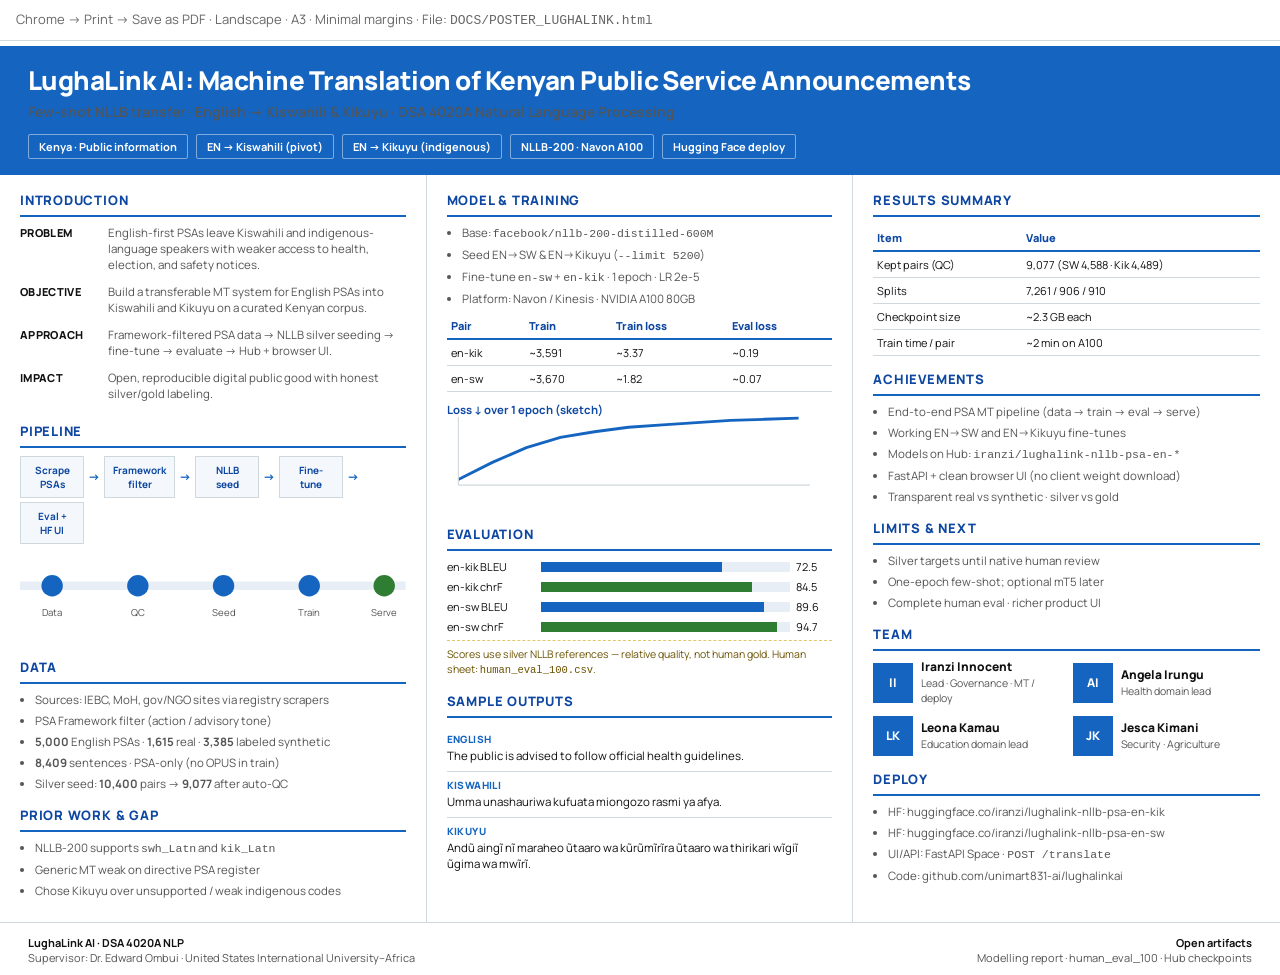
==== DOCS/POSTER_LUGHALINK.html @ 264ce07f "Flatten research poster layout and add pipeline visuals plus team roster. Remove stacked cards for a" ====
<!DOCTYPE html>
<html lang="en">
<head>
  <meta charset="utf-8" />
  <meta name="viewport" content="width=device-width, initial-scale=1" />
  <title>LughaLink AI — Research Poster</title>
  <link rel="preconnect" href="https://fonts.googleapis.com" />
  <link href="https://fonts.googleapis.com/css2?family=Manrope:wght@500;600;700;800&display=swap" rel="stylesheet" />
  <style>
    :root {
      --blue: #1565c0;
      --ink: #111;
      --muted: #555;
      --rule: #cfd8dc;
      --soft: #f4f7fb;
      --accent: #0d47a1;
    }
    * { box-sizing: border-box; }
    @page { size: A3 landscape; margin: 10mm; }
    body {
      margin: 0;
      font-family: "Manrope", system-ui, sans-serif;
      color: var(--ink);
      background: #fff;
    }
    .print-hint {
      padding: 10px 16px;
      font-size: 13px;
      color: #666;
      border-bottom: 1px solid var(--rule);
    }
    @media print { .print-hint { display: none; } }

    .poster { width: min(1400px, 100%); margin: 0 auto; }

    /* Flat header — no nested containers */
    .banner {
      background: var(--blue);
      color: #fff;
      padding: 20px 28px 16px;
    }
    .banner h1 {
      margin: 0;
      font-size: 26px;
      font-weight: 800;
      letter-spacing: -0.02em;
      line-height: 1.15;
    }
    .banner .sub {
      margin: 6px 0 12px;
      font-size: 14px;
      font-weight: 600;
      opacity: 0.95;
    }
    .tags {
      display: flex;
      flex-wrap: wrap;
      gap: 8px;
    }
    .tag {
      font-size: 11px;
      font-weight: 700;
      border: 1px solid rgba(255,255,255,0.45);
      padding: 4px 10px;
      border-radius: 2px;
    }

    /* Flat 3-column body */
    .body {
      display: grid;
      grid-template-columns: 1fr 1fr 1fr;
      gap: 0;
      border-bottom: 1px solid var(--rule);
    }
    .col {
      padding: 16px 20px 18px;
      border-right: 1px solid var(--rule);
    }
    .col:last-child { border-right: 0; }

    h2 {
      margin: 0 0 8px;
      font-size: 13px;
      font-weight: 800;
      color: var(--accent);
      text-transform: uppercase;
      letter-spacing: 0.06em;
      padding-bottom: 6px;
      border-bottom: 2px solid var(--blue);
    }
    h3 {
      margin: 10px 0 3px;
      font-size: 12px;
      font-weight: 800;
    }
    p, li {
      margin: 0 0 5px;
      font-size: 11.5px;
      line-height: 1.4;
      color: var(--muted);
    }
    ul { margin: 0; padding-left: 15px; }
    .section { margin-bottom: 14px; }
    .section:last-child { margin-bottom: 0; }

    /* Flat labeled rows instead of colored boxes */
    .kv {
      display: grid;
      grid-template-columns: 78px 1fr;
      gap: 6px 10px;
      margin: 6px 0;
      font-size: 11.5px;
    }
    .kv b {
      color: var(--ink);
      font-weight: 800;
      font-size: 11px;
      text-transform: uppercase;
      letter-spacing: 0.03em;
    }

    /* Pipeline visual */
    .pipeline {
      display: flex;
      align-items: center;
      gap: 4px;
      flex-wrap: wrap;
      margin: 8px 0;
    }
    .pipe-step {
      background: var(--soft);
      border: 1px solid var(--rule);
      padding: 6px 8px;
      font-size: 10px;
      font-weight: 700;
      color: var(--accent);
      text-align: center;
      min-width: 64px;
    }
    .pipe-arrow {
      color: var(--blue);
      font-weight: 800;
      font-size: 12px;
    }

    /* Metrics — flat bars */
    .metric {
      display: grid;
      grid-template-columns: 88px 1fr 36px;
      align-items: center;
      gap: 6px;
      margin: 5px 0;
      font-size: 11px;
    }
    .track {
      height: 10px;
      background: #e8eef5;
    }
    .fill { height: 100%; background: var(--blue); }
    .fill.alt { background: #2e7d32; }

    table {
      width: 100%;
      border-collapse: collapse;
      font-size: 11px;
      margin-top: 6px;
    }
    th, td {
      border-bottom: 1px solid var(--rule);
      padding: 5px 4px;
      text-align: left;
    }
    th {
      font-weight: 800;
      color: var(--accent);
      border-bottom: 2px solid var(--blue);
    }

    /* Sample translations — flat bands */
    .sample-row {
      padding: 7px 0;
      border-bottom: 1px solid var(--rule);
      font-size: 11.5px;
      line-height: 1.35;
    }
    .sample-row:last-child { border-bottom: 0; }
    .sample-row .lbl {
      display: block;
      font-size: 10px;
      font-weight: 800;
      text-transform: uppercase;
      letter-spacing: 0.04em;
      color: var(--blue);
      margin-bottom: 2px;
    }

    /* Team — flat avatar row */
    .team {
      display: grid;
      grid-template-columns: 1fr 1fr;
      gap: 10px 12px;
      margin-top: 8px;
    }
    .member {
      display: grid;
      grid-template-columns: 40px 1fr;
      gap: 8px;
      align-items: center;
    }
    .avatar {
      width: 40px;
      height: 40px;
      background: var(--blue);
      color: #fff;
      display: grid;
      place-items: center;
      font-size: 12px;
      font-weight: 800;
    }
    .member .name { font-size: 12px; font-weight: 800; color: var(--ink); margin: 0; }
    .member .role { font-size: 10.5px; color: var(--muted); margin: 0; }

    /* Inline SVG visuals */
    .viz {
      width: 100%;
      margin: 8px 0 4px;
    }

    .note {
      margin-top: 6px;
      font-size: 10.5px;
      color: #6a5200;
      padding-top: 6px;
      border-top: 1px dashed #e0c86a;
    }

    footer {
      display: flex;
      justify-content: space-between;
      gap: 16px;
      padding: 12px 28px;
      font-size: 11px;
      color: var(--muted);
    }
    footer strong { color: var(--ink); }
  </style>
</head>
<body>
  <p class="print-hint">
    Chrome → Print → Save as PDF · Landscape · A3 · Minimal margins ·
    File: <code>DOCS/POSTER_LUGHALINK.html</code>
  </p>

  <article class="poster">
    <header class="banner">
      <h1>LughaLink AI: Machine Translation of Kenyan Public Service Announcements</h1>
      <p class="sub">Few-shot NLLB transfer · English → Kiswahili &amp; Kikuyu · DSA 4020A Natural Language Processing</p>
      <div class="tags">
        <span class="tag">Kenya · Public information</span>
        <span class="tag">EN → Kiswahili (pivot)</span>
        <span class="tag">EN → Kikuyu (indigenous)</span>
        <span class="tag">NLLB-200 · Navon A100</span>
        <span class="tag">Hugging Face deploy</span>
      </div>
    </header>

    <div class="body">
      <!-- LEFT -->
      <div class="col">
        <section class="section">
          <h2>Introduction</h2>
          <div class="kv">
            <b>Problem</b>
            <p>English-first PSAs leave Kiswahili and indigenous-language speakers with weaker access to health, election, and safety notices.</p>
            <b>Objective</b>
            <p>Build a transferable MT system for English PSAs into Kiswahili and Kikuyu on a curated Kenyan corpus.</p>
            <b>Approach</b>
            <p>Framework-filtered PSA data → NLLB silver seeding → fine-tune → evaluate → Hub + browser UI.</p>
            <b>Impact</b>
            <p>Open, reproducible digital public good with honest silver/gold labeling.</p>
          </div>
        </section>

        <section class="section">
          <h2>Pipeline</h2>
          <div class="pipeline">
            <div class="pipe-step">Scrape<br/>PSAs</div>
            <span class="pipe-arrow">→</span>
            <div class="pipe-step">Framework<br/>filter</div>
            <span class="pipe-arrow">→</span>
            <div class="pipe-step">NLLB<br/>seed</div>
            <span class="pipe-arrow">→</span>
            <div class="pipe-step">Fine-<br/>tune</div>
            <span class="pipe-arrow">→</span>
            <div class="pipe-step">Eval +<br/>HF UI</div>
          </div>
          <svg class="viz" viewBox="0 0 360 70" aria-hidden="true">
            <rect x="0" y="20" width="360" height="8" fill="#e8eef5"/>
            <circle cx="30" cy="24" r="10" fill="#1565c0"/>
            <circle cx="110" cy="24" r="10" fill="#1565c0"/>
            <circle cx="190" cy="24" r="10" fill="#1565c0"/>
            <circle cx="270" cy="24" r="10" fill="#1565c0"/>
            <circle cx="340" cy="24" r="10" fill="#2e7d32"/>
            <text x="30" y="52" text-anchor="middle" font-size="9" fill="#555" font-family="Manrope,sans-serif">Data</text>
            <text x="110" y="52" text-anchor="middle" font-size="9" fill="#555" font-family="Manrope,sans-serif">QC</text>
            <text x="190" y="52" text-anchor="middle" font-size="9" fill="#555" font-family="Manrope,sans-serif">Seed</text>
            <text x="270" y="52" text-anchor="middle" font-size="9" fill="#555" font-family="Manrope,sans-serif">Train</text>
            <text x="340" y="52" text-anchor="middle" font-size="9" fill="#555" font-family="Manrope,sans-serif">Serve</text>
          </svg>
        </section>

        <section class="section">
          <h2>Data</h2>
          <ul>
            <li>Sources: IEBC, MoH, gov/NGO sites via registry scrapers</li>
            <li>PSA Framework filter (action / advisory tone)</li>
            <li><b>5,000</b> English PSAs · <b>1,615</b> real · <b>3,385</b> labeled synthetic</li>
            <li><b>8,409</b> sentences · PSA-only (no OPUS in train)</li>
            <li>Silver seed: <b>10,400</b> pairs → <b>9,077</b> after auto-QC</li>
          </ul>
        </section>

        <section class="section">
          <h2>Prior work &amp; gap</h2>
          <ul>
            <li>NLLB-200 supports <code>swh_Latn</code> and <code>kik_Latn</code></li>
            <li>Generic MT weak on directive PSA register</li>
            <li>Chose Kikuyu over unsupported / weak indigenous codes</li>
          </ul>
        </section>
      </div>

      <!-- CENTER -->
      <div class="col">
        <section class="section">
          <h2>Model &amp; training</h2>
          <ul>
            <li>Base: <code>facebook/nllb-200-distilled-600M</code></li>
            <li>Seed EN→SW &amp; EN→Kikuyu (<code>--limit 5200</code>)</li>
            <li>Fine-tune <code>en-sw</code> + <code>en-kik</code> · 1 epoch · LR 2e-5</li>
            <li>Platform: Navon / Kinesis · NVIDIA A100 80GB</li>
          </ul>
          <table>
            <tr><th>Pair</th><th>Train</th><th>Train loss</th><th>Eval loss</th></tr>
            <tr><td>en-kik</td><td>~3,591</td><td>~3.37</td><td>~0.19</td></tr>
            <tr><td>en-sw</td><td>~3,670</td><td>~1.82</td><td>~0.07</td></tr>
          </table>
          <svg class="viz" viewBox="0 0 340 90" aria-label="Training loss sketch">
            <text x="0" y="12" font-size="10" fill="#0d47a1" font-weight="700" font-family="Manrope,sans-serif">Loss ↓ over 1 epoch (sketch)</text>
            <polyline fill="none" stroke="#1565c0" stroke-width="2.5"
              points="10,70 40,55 70,42 100,33 130,28 160,24 190,22 220,20 250,18 280,17 310,16"/>
            <line x1="10" y1="75" x2="320" y2="75" stroke="#cfd8dc"/>
            <line x1="10" y1="15" x2="10" y2="75" stroke="#cfd8dc"/>
          </svg>
        </section>

        <section class="section">
          <h2>Evaluation</h2>
          <div class="metric"><span>en-kik BLEU</span><div class="track"><div class="fill" style="width:72.5%"></div></div><span>72.5</span></div>
          <div class="metric"><span>en-kik chrF</span><div class="track"><div class="fill alt" style="width:84.5%"></div></div><span>84.5</span></div>
          <div class="metric"><span>en-sw BLEU</span><div class="track"><div class="fill" style="width:89.6%"></div></div><span>89.6</span></div>
          <div class="metric"><span>en-sw chrF</span><div class="track"><div class="fill alt" style="width:94.7%"></div></div><span>94.7</span></div>
          <p class="note">Scores use silver NLLB references — relative quality, not human gold. Human sheet: <code>human_eval_100.csv</code>.</p>
        </section>

        <section class="section">
          <h2>Sample outputs</h2>
          <div class="sample-row">
            <span class="lbl">English</span>
            The public is advised to follow official health guidelines.
          </div>
          <div class="sample-row">
            <span class="lbl">Kiswahili</span>
            Umma unashauriwa kufuata miongozo rasmi ya afya.
          </div>
          <div class="sample-row">
            <span class="lbl">Kikuyu</span>
            Andũ aingĩ nĩ maraheo ũtaaro wa kũrũmĩrĩra ũtaaro wa thirikari wĩgiĩ ũgima wa mwĩrĩ.
          </div>
        </section>
      </div>

      <!-- RIGHT -->
      <div class="col">
        <section class="section">
          <h2>Results summary</h2>
          <table>
            <tr><th>Item</th><th>Value</th></tr>
            <tr><td>Kept pairs (QC)</td><td>9,077 (SW 4,588 · Kik 4,489)</td></tr>
            <tr><td>Splits</td><td>7,261 / 906 / 910</td></tr>
            <tr><td>Checkpoint size</td><td>~2.3 GB each</td></tr>
            <tr><td>Train time / pair</td><td>~2 min on A100</td></tr>
          </table>
        </section>

        <section class="section">
          <h2>Achievements</h2>
          <ul>
            <li>End-to-end PSA MT pipeline (data → train → eval → serve)</li>
            <li>Working EN→SW and EN→Kikuyu fine-tunes</li>
            <li>Models on Hub: <code>iranzi/lughalink-nllb-psa-en-*</code></li>
            <li>FastAPI + clean browser UI (no client weight download)</li>
            <li>Transparent real vs synthetic · silver vs gold</li>
          </ul>
        </section>

        <section class="section">
          <h2>Limits &amp; next</h2>
          <ul>
            <li>Silver targets until native human review</li>
            <li>One-epoch few-shot; optional mT5 later</li>
            <li>Complete human eval · richer product UI</li>
          </ul>
        </section>

        <section class="section">
          <h2>Team</h2>
          <div class="team">
            <div class="member">
              <div class="avatar">II</div>
              <div>
                <p class="name">Iranzi Innocent</p>
                <p class="role">Lead · Governance · MT / deploy</p>
              </div>
            </div>
            <div class="member">
              <div class="avatar">AI</div>
              <div>
                <p class="name">Angela Irungu</p>
                <p class="role">Health domain lead</p>
              </div>
            </div>
            <div class="member">
              <div class="avatar">LK</div>
              <div>
                <p class="name">Leona Kamau</p>
                <p class="role">Education domain lead</p>
              </div>
            </div>
            <div class="member">
              <div class="avatar">JK</div>
              <div>
                <p class="name">Jesca Kimani</p>
                <p class="role">Security · Agriculture</p>
              </div>
            </div>
          </div>
        </section>

        <section class="section">
          <h2>Deploy</h2>
          <ul>
            <li>HF: huggingface.co/iranzi/lughalink-nllb-psa-en-kik</li>
            <li>HF: huggingface.co/iranzi/lughalink-nllb-psa-en-sw</li>
            <li>UI/API: FastAPI Space · <code>POST /translate</code></li>
            <li>Code: github.com/unimart831-ai/lughalinkai</li>
          </ul>
        </section>
      </div>
    </div>

    <footer>
      <div>
        <strong>LughaLink AI · DSA 4020A NLP</strong><br />
        Supervisor: Dr. Edward Ombui · United States International University–Africa
      </div>
      <div style="text-align:right">
        <strong>Open artifacts</strong><br />
        Modelling report · human_eval_100 · Hub checkpoints
      </div>
    </footer>
  </article>
</body>
</html>
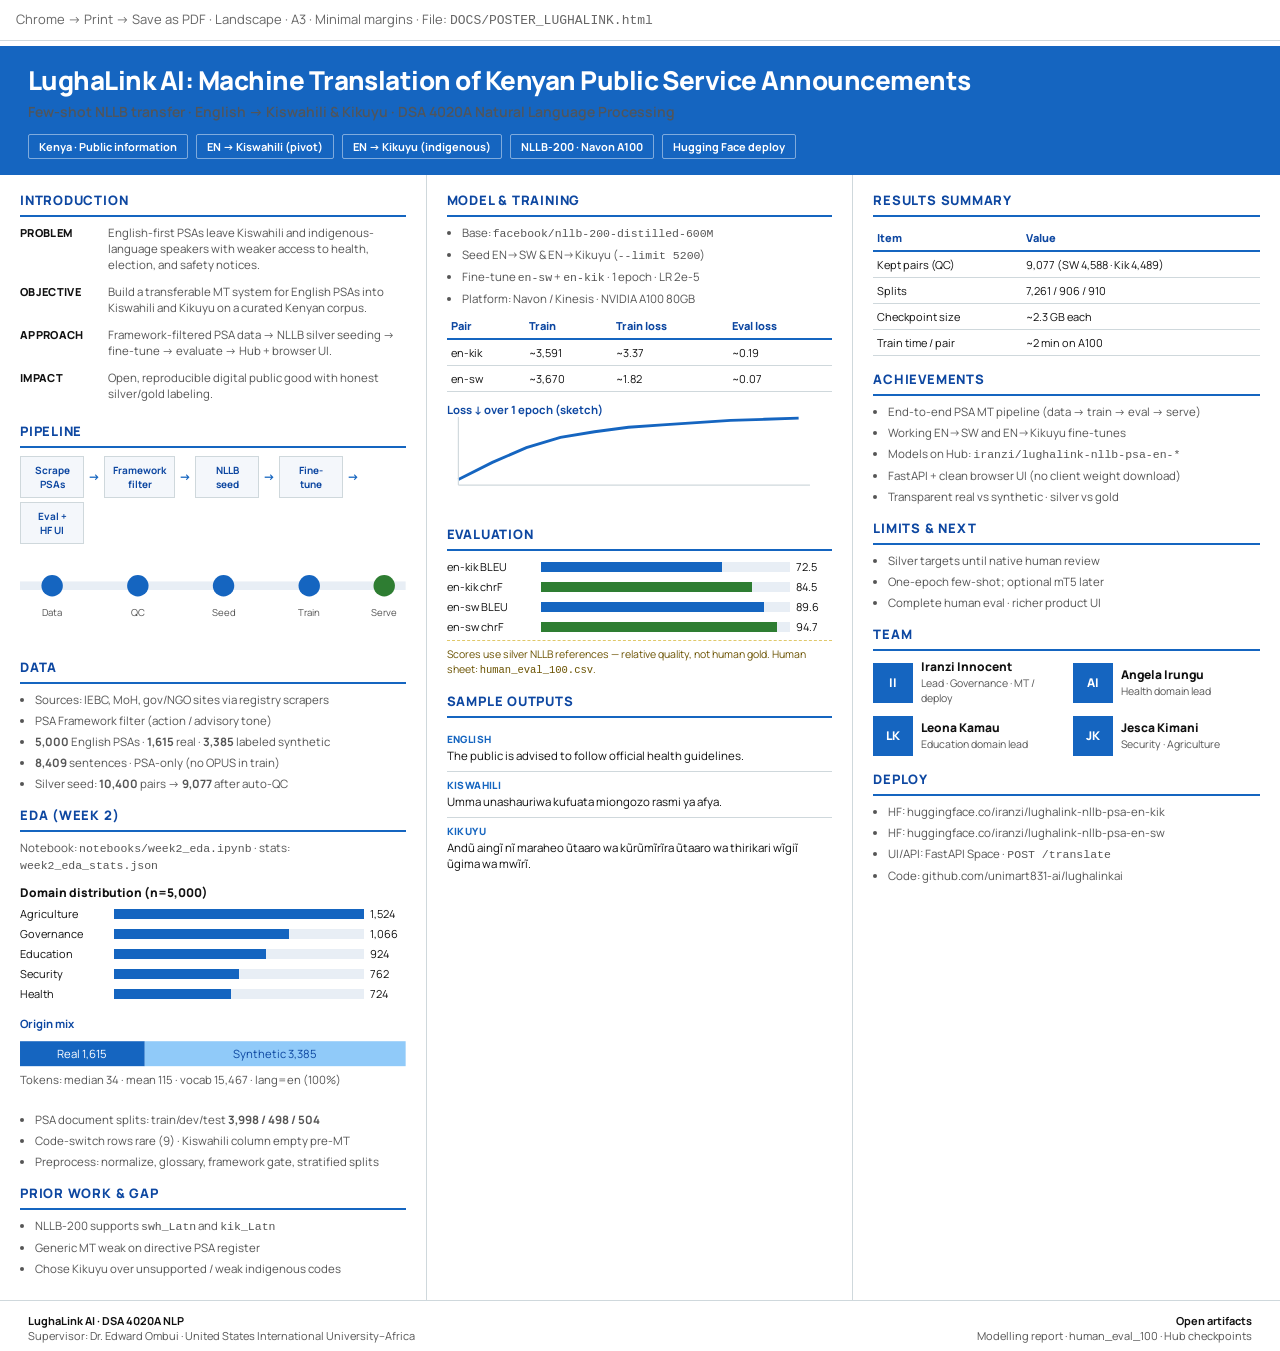
==== commit c44f27eb: "Add Week 2 EDA section to the research poster with domain and origin visuals. Co-authored-by: Cursor" ====
--- a/DOCS/POSTER_LUGHALINK.html
+++ b/DOCS/POSTER_LUGHALINK.html
@@ -317,6 +317,30 @@
             <li><b>5,000</b> English PSAs · <b>1,615</b> real · <b>3,385</b> labeled synthetic</li>
             <li><b>8,409</b> sentences · PSA-only (no OPUS in train)</li>
             <li>Silver seed: <b>10,400</b> pairs → <b>9,077</b> after auto-QC</li>
+          </ul>
+        </section>
+
+        <section class="section">
+          <h2>EDA (Week 2)</h2>
+          <p>Notebook: <code>notebooks/week2_eda.ipynb</code> · stats: <code>week2_eda_stats.json</code></p>
+          <h3>Domain distribution (n=5,000)</h3>
+          <div class="metric"><span>Agriculture</span><div class="track"><div class="fill" style="width:100%"></div></div><span>1,524</span></div>
+          <div class="metric"><span>Governance</span><div class="track"><div class="fill" style="width:70%"></div></div><span>1,066</span></div>
+          <div class="metric"><span>Education</span><div class="track"><div class="fill" style="width:61%"></div></div><span>924</span></div>
+          <div class="metric"><span>Security</span><div class="track"><div class="fill" style="width:50%"></div></div><span>762</span></div>
+          <div class="metric"><span>Health</span><div class="track"><div class="fill" style="width:47%"></div></div><span>724</span></div>
+          <svg class="viz" viewBox="0 0 340 78" aria-label="Real vs synthetic">
+            <text x="0" y="12" font-size="10" fill="#0d47a1" font-weight="700" font-family="Manrope,sans-serif">Origin mix</text>
+            <rect x="0" y="24" width="110" height="22" fill="#1565c0"/>
+            <rect x="110" y="24" width="230" height="22" fill="#90caf9"/>
+            <text x="55" y="39" text-anchor="middle" font-size="10" fill="#fff" font-family="Manrope,sans-serif">Real 1,615</text>
+            <text x="225" y="39" text-anchor="middle" font-size="10" fill="#0d47a1" font-family="Manrope,sans-serif">Synthetic 3,385</text>
+            <text x="0" y="62" font-size="10" fill="#555" font-family="Manrope,sans-serif">Tokens: median 34 · mean 115 · vocab 15,467 · lang=en (100%)</text>
+          </svg>
+          <ul>
+            <li>PSA document splits: train/dev/test <b>3,998 / 498 / 504</b></li>
+            <li>Code-switch rows rare (9) · Kiswahili column empty pre-MT</li>
+            <li>Preprocess: normalize, glossary, framework gate, stratified splits</li>
           </ul>
         </section>
 
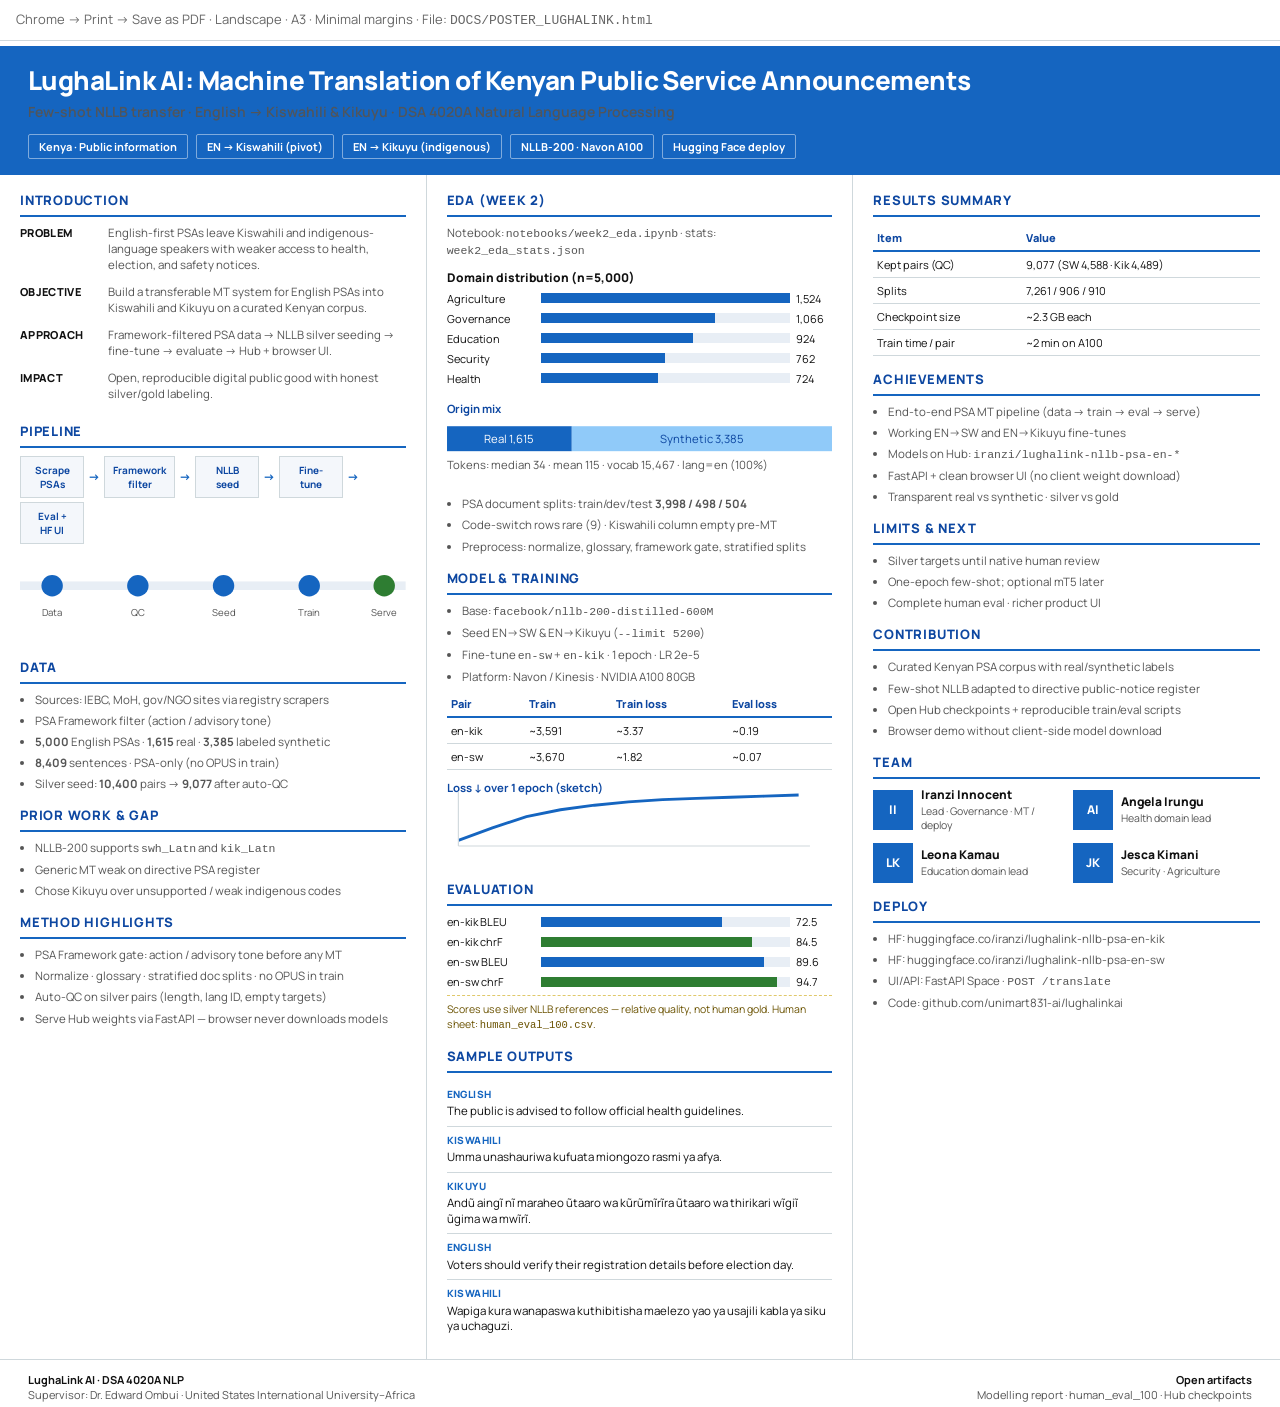
==== commit 389e0907: "Fill poster middle column by relocating EDA and adding a second sample. Co-authored-by: Cursor <curs" ====
--- a/DOCS/POSTER_LUGHALINK.html
+++ b/DOCS/POSTER_LUGHALINK.html
@@ -321,6 +321,28 @@
         </section>
 
         <section class="section">
+          <h2>Prior work &amp; gap</h2>
+          <ul>
+            <li>NLLB-200 supports <code>swh_Latn</code> and <code>kik_Latn</code></li>
+            <li>Generic MT weak on directive PSA register</li>
+            <li>Chose Kikuyu over unsupported / weak indigenous codes</li>
+          </ul>
+        </section>
+
+        <section class="section">
+          <h2>Method highlights</h2>
+          <ul>
+            <li>PSA Framework gate: action / advisory tone before any MT</li>
+            <li>Normalize · glossary · stratified doc splits · no OPUS in train</li>
+            <li>Auto-QC on silver pairs (length, lang ID, empty targets)</li>
+            <li>Serve Hub weights via FastAPI — browser never downloads models</li>
+          </ul>
+        </section>
+      </div>
+
+      <!-- CENTER -->
+      <div class="col">
+        <section class="section">
           <h2>EDA (Week 2)</h2>
           <p>Notebook: <code>notebooks/week2_eda.ipynb</code> · stats: <code>week2_eda_stats.json</code></p>
           <h3>Domain distribution (n=5,000)</h3>
@@ -345,18 +367,6 @@
         </section>
 
         <section class="section">
-          <h2>Prior work &amp; gap</h2>
-          <ul>
-            <li>NLLB-200 supports <code>swh_Latn</code> and <code>kik_Latn</code></li>
-            <li>Generic MT weak on directive PSA register</li>
-            <li>Chose Kikuyu over unsupported / weak indigenous codes</li>
-          </ul>
-        </section>
-      </div>
-
-      <!-- CENTER -->
-      <div class="col">
-        <section class="section">
           <h2>Model &amp; training</h2>
           <ul>
             <li>Base: <code>facebook/nllb-200-distilled-600M</code></li>
@@ -369,12 +379,12 @@
             <tr><td>en-kik</td><td>~3,591</td><td>~3.37</td><td>~0.19</td></tr>
             <tr><td>en-sw</td><td>~3,670</td><td>~1.82</td><td>~0.07</td></tr>
           </table>
-          <svg class="viz" viewBox="0 0 340 90" aria-label="Training loss sketch">
+          <svg class="viz" viewBox="0 0 340 70" aria-label="Training loss sketch">
             <text x="0" y="12" font-size="10" fill="#0d47a1" font-weight="700" font-family="Manrope,sans-serif">Loss ↓ over 1 epoch (sketch)</text>
             <polyline fill="none" stroke="#1565c0" stroke-width="2.5"
-              points="10,70 40,55 70,42 100,33 130,28 160,24 190,22 220,20 250,18 280,17 310,16"/>
-            <line x1="10" y1="75" x2="320" y2="75" stroke="#cfd8dc"/>
-            <line x1="10" y1="15" x2="10" y2="75" stroke="#cfd8dc"/>
+              points="10,55 40,44 70,34 100,28 130,24 160,21 190,19 220,18 250,17 280,16 310,15"/>
+            <line x1="10" y1="60" x2="320" y2="60" stroke="#cfd8dc"/>
+            <line x1="10" y1="12" x2="10" y2="60" stroke="#cfd8dc"/>
           </svg>
         </section>
 
@@ -400,6 +410,14 @@
           <div class="sample-row">
             <span class="lbl">Kikuyu</span>
             Andũ aingĩ nĩ maraheo ũtaaro wa kũrũmĩrĩra ũtaaro wa thirikari wĩgiĩ ũgima wa mwĩrĩ.
+          </div>
+          <div class="sample-row">
+            <span class="lbl">English</span>
+            Voters should verify their registration details before election day.
+          </div>
+          <div class="sample-row">
+            <span class="lbl">Kiswahili</span>
+            Wapiga kura wanapaswa kuthibitisha maelezo yao ya usajili kabla ya siku ya uchaguzi.
           </div>
         </section>
       </div>
@@ -434,6 +452,16 @@
             <li>Silver targets until native human review</li>
             <li>One-epoch few-shot; optional mT5 later</li>
             <li>Complete human eval · richer product UI</li>
+          </ul>
+        </section>
+
+        <section class="section">
+          <h2>Contribution</h2>
+          <ul>
+            <li>Curated Kenyan PSA corpus with real/synthetic labels</li>
+            <li>Few-shot NLLB adapted to directive public-notice register</li>
+            <li>Open Hub checkpoints + reproducible train/eval scripts</li>
+            <li>Browser demo without client-side model download</li>
           </ul>
         </section>
 
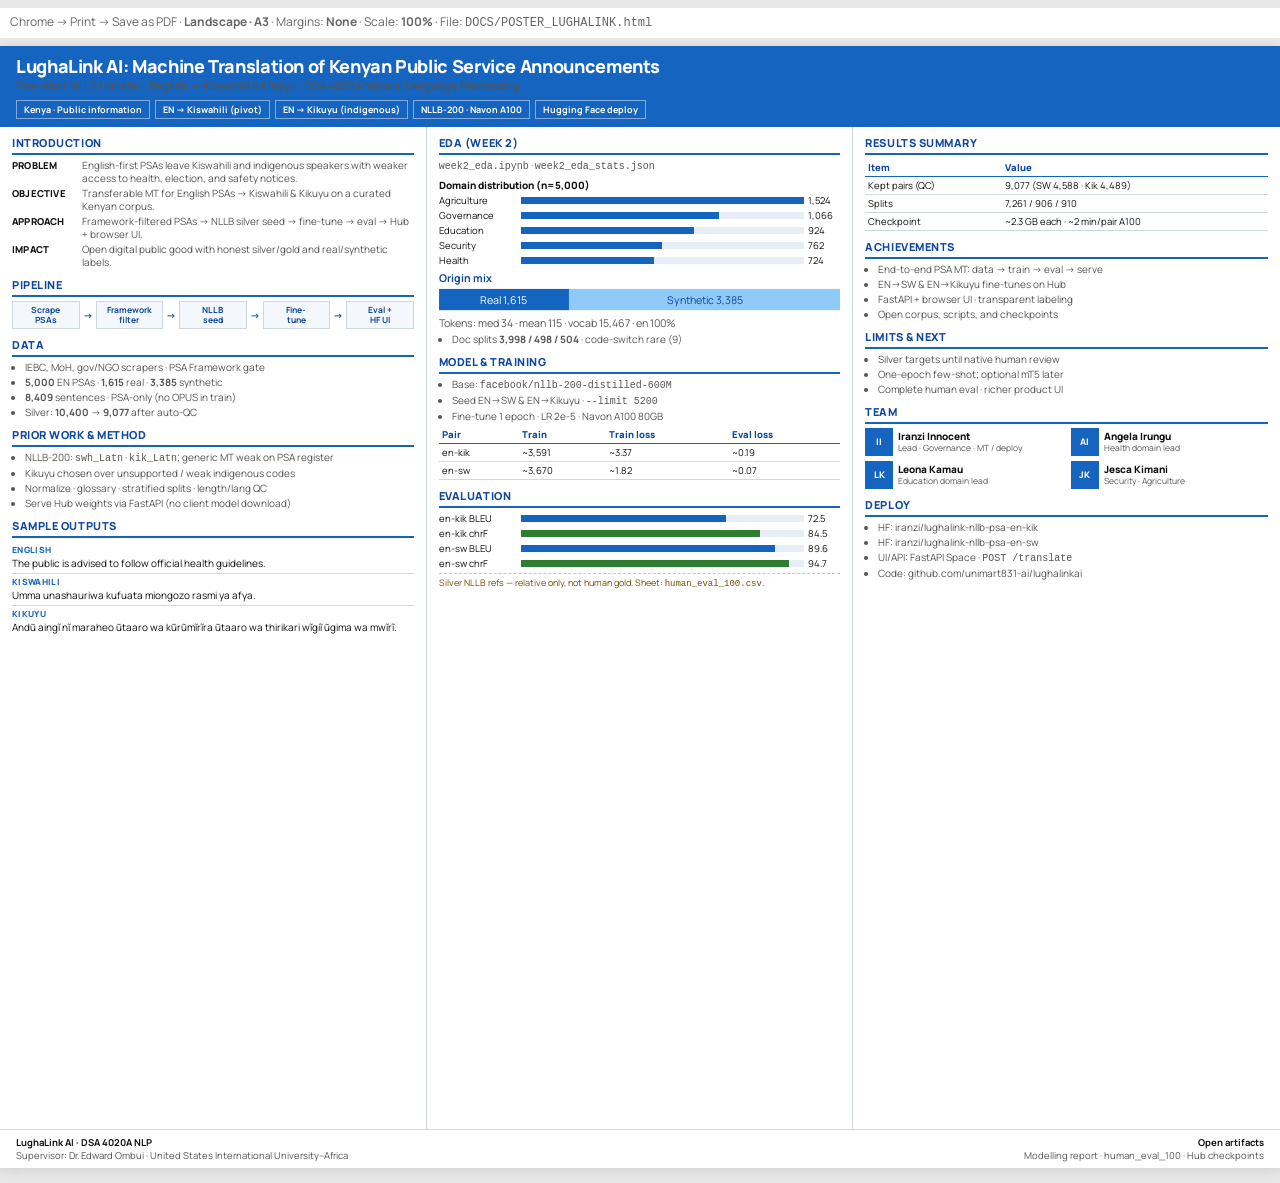
==== commit c0149a3e: "Fit research poster to a single A3 landscape page. Co-authored-by: Cursor <cursoragent@cursor.com>" ====
--- a/DOCS/POSTER_LUGHALINK.html
+++ b/DOCS/POSTER_LUGHALINK.html
@@ -16,230 +16,238 @@
       --accent: #0d47a1;
     }
     * { box-sizing: border-box; }
-    @page { size: A3 landscape; margin: 10mm; }
-    body {
+    @page { size: A3 landscape; margin: 0; }
+
+    html, body {
       margin: 0;
       font-family: "Manrope", system-ui, sans-serif;
       color: var(--ink);
+      background: #e8e8e8;
+    }
+
+    .print-hint {
+      max-width: 420mm;
+      margin: 8px auto 0;
+      padding: 6px 10px;
+      font-size: 12px;
+      color: #666;
       background: #fff;
     }
-    .print-hint {
-      padding: 10px 16px;
-      font-size: 13px;
-      color: #666;
-      border-bottom: 1px solid var(--rule);
-    }
-    @media print { .print-hint { display: none; } }
-
-    .poster { width: min(1400px, 100%); margin: 0 auto; }
-
-    /* Flat header — no nested containers */
+    @media print {
+      html, body { background: #fff; width: 100%; height: 100%; }
+      .print-hint { display: none !important; }
+      .poster {
+        width: 100% !important;
+        height: 100% !important;
+        max-width: none !important;
+        box-shadow: none !important;
+        margin: 0 !important;
+        overflow: hidden !important;
+      }
+    }
+
+    /* Exact A3 landscape board — one page when printed */
+    .poster {
+      width: 420mm;
+      height: 297mm;
+      max-width: 100%;
+      margin: 8px auto 16px;
+      background: #fff;
+      box-shadow: 0 2px 12px rgba(0,0,0,0.12);
+      display: flex;
+      flex-direction: column;
+      overflow: hidden;
+    }
+
     .banner {
       background: var(--blue);
       color: #fff;
-      padding: 20px 28px 16px;
+      padding: 10px 16px 8px;
+      flex: 0 0 auto;
     }
     .banner h1 {
       margin: 0;
-      font-size: 26px;
+      font-size: 18px;
       font-weight: 800;
       letter-spacing: -0.02em;
       line-height: 1.15;
     }
     .banner .sub {
-      margin: 6px 0 12px;
-      font-size: 14px;
+      margin: 3px 0 6px;
+      font-size: 11px;
       font-weight: 600;
       opacity: 0.95;
     }
-    .tags {
-      display: flex;
-      flex-wrap: wrap;
-      gap: 8px;
-    }
+    .tags { display: flex; flex-wrap: wrap; gap: 5px; }
     .tag {
-      font-size: 11px;
+      font-size: 9px;
       font-weight: 700;
       border: 1px solid rgba(255,255,255,0.45);
-      padding: 4px 10px;
-      border-radius: 2px;
-    }
-
-    /* Flat 3-column body */
+      padding: 2px 7px;
+    }
+
     .body {
+      flex: 1 1 auto;
+      min-height: 0;
       display: grid;
       grid-template-columns: 1fr 1fr 1fr;
-      gap: 0;
       border-bottom: 1px solid var(--rule);
     }
     .col {
-      padding: 16px 20px 18px;
+      padding: 8px 12px 8px;
       border-right: 1px solid var(--rule);
+      overflow: hidden;
     }
     .col:last-child { border-right: 0; }
 
     h2 {
-      margin: 0 0 8px;
-      font-size: 13px;
+      margin: 0 0 4px;
+      font-size: 11px;
       font-weight: 800;
       color: var(--accent);
       text-transform: uppercase;
-      letter-spacing: 0.06em;
-      padding-bottom: 6px;
+      letter-spacing: 0.05em;
+      padding-bottom: 3px;
       border-bottom: 2px solid var(--blue);
     }
     h3 {
-      margin: 10px 0 3px;
-      font-size: 12px;
+      margin: 5px 0 2px;
+      font-size: 10px;
       font-weight: 800;
     }
     p, li {
-      margin: 0 0 5px;
-      font-size: 11.5px;
-      line-height: 1.4;
+      margin: 0 0 2px;
+      font-size: 10px;
+      line-height: 1.3;
       color: var(--muted);
     }
-    ul { margin: 0; padding-left: 15px; }
-    .section { margin-bottom: 14px; }
+    ul { margin: 0; padding-left: 13px; }
+    .section { margin-bottom: 8px; }
     .section:last-child { margin-bottom: 0; }
 
-    /* Flat labeled rows instead of colored boxes */
     .kv {
       display: grid;
-      grid-template-columns: 78px 1fr;
-      gap: 6px 10px;
-      margin: 6px 0;
-      font-size: 11.5px;
+      grid-template-columns: 62px 1fr;
+      gap: 2px 8px;
+      margin: 2px 0;
     }
     .kv b {
       color: var(--ink);
       font-weight: 800;
-      font-size: 11px;
+      font-size: 9.5px;
       text-transform: uppercase;
-      letter-spacing: 0.03em;
-    }
-
-    /* Pipeline visual */
+      letter-spacing: 0.02em;
+    }
+    .kv p { margin: 0; font-size: 10px; }
+
     .pipeline {
       display: flex;
       align-items: center;
-      gap: 4px;
-      flex-wrap: wrap;
-      margin: 8px 0;
+      gap: 3px;
+      flex-wrap: nowrap;
+      margin: 4px 0 2px;
     }
     .pipe-step {
       background: var(--soft);
       border: 1px solid var(--rule);
-      padding: 6px 8px;
-      font-size: 10px;
+      padding: 3px 5px;
+      font-size: 8.5px;
       font-weight: 700;
       color: var(--accent);
       text-align: center;
-      min-width: 64px;
-    }
-    .pipe-arrow {
-      color: var(--blue);
-      font-weight: 800;
-      font-size: 12px;
-    }
-
-    /* Metrics — flat bars */
+      line-height: 1.2;
+      flex: 1;
+    }
+    .pipe-arrow { color: var(--blue); font-weight: 800; font-size: 10px; }
+
     .metric {
       display: grid;
-      grid-template-columns: 88px 1fr 36px;
+      grid-template-columns: 78px 1fr 32px;
       align-items: center;
-      gap: 6px;
-      margin: 5px 0;
-      font-size: 11px;
-    }
-    .track {
-      height: 10px;
-      background: #e8eef5;
-    }
+      gap: 4px;
+      margin: 2px 0;
+      font-size: 9.5px;
+    }
+    .track { height: 7px; background: #e8eef5; }
     .fill { height: 100%; background: var(--blue); }
     .fill.alt { background: #2e7d32; }
 
     table {
       width: 100%;
       border-collapse: collapse;
-      font-size: 11px;
-      margin-top: 6px;
+      font-size: 9.5px;
+      margin-top: 3px;
     }
     th, td {
       border-bottom: 1px solid var(--rule);
-      padding: 5px 4px;
+      padding: 2px 3px;
       text-align: left;
     }
     th {
       font-weight: 800;
       color: var(--accent);
-      border-bottom: 2px solid var(--blue);
-    }
-
-    /* Sample translations — flat bands */
+      border-bottom: 1.5px solid var(--blue);
+    }
+
     .sample-row {
-      padding: 7px 0;
+      padding: 3px 0;
       border-bottom: 1px solid var(--rule);
-      font-size: 11.5px;
-      line-height: 1.35;
+      font-size: 10px;
+      line-height: 1.3;
     }
     .sample-row:last-child { border-bottom: 0; }
     .sample-row .lbl {
       display: block;
-      font-size: 10px;
+      font-size: 8.5px;
       font-weight: 800;
       text-transform: uppercase;
       letter-spacing: 0.04em;
       color: var(--blue);
-      margin-bottom: 2px;
-    }
-
-    /* Team — flat avatar row */
+      margin-bottom: 1px;
+    }
+
     .team {
       display: grid;
       grid-template-columns: 1fr 1fr;
-      gap: 10px 12px;
-      margin-top: 8px;
+      gap: 5px 8px;
+      margin-top: 4px;
     }
     .member {
       display: grid;
-      grid-template-columns: 40px 1fr;
-      gap: 8px;
+      grid-template-columns: 28px 1fr;
+      gap: 5px;
       align-items: center;
     }
     .avatar {
-      width: 40px;
-      height: 40px;
+      width: 28px;
+      height: 28px;
       background: var(--blue);
       color: #fff;
       display: grid;
       place-items: center;
-      font-size: 12px;
-      font-weight: 800;
-    }
-    .member .name { font-size: 12px; font-weight: 800; color: var(--ink); margin: 0; }
-    .member .role { font-size: 10.5px; color: var(--muted); margin: 0; }
-
-    /* Inline SVG visuals */
-    .viz {
-      width: 100%;
-      margin: 8px 0 4px;
-    }
+      font-size: 9px;
+      font-weight: 800;
+    }
+    .member .name { font-size: 10px; font-weight: 800; color: var(--ink); margin: 0; }
+    .member .role { font-size: 8.5px; color: var(--muted); margin: 0; line-height: 1.2; }
+
+    .viz { width: 100%; margin: 3px 0 2px; display: block; }
 
     .note {
-      margin-top: 6px;
-      font-size: 10.5px;
+      margin-top: 3px;
+      font-size: 9px;
       color: #6a5200;
-      padding-top: 6px;
+      padding-top: 3px;
       border-top: 1px dashed #e0c86a;
     }
 
     footer {
+      flex: 0 0 auto;
       display: flex;
       justify-content: space-between;
-      gap: 16px;
-      padding: 12px 28px;
-      font-size: 11px;
+      gap: 12px;
+      padding: 6px 16px;
+      font-size: 9.5px;
       color: var(--muted);
     }
     footer strong { color: var(--ink); }
@@ -247,8 +255,8 @@
 </head>
 <body>
   <p class="print-hint">
-    Chrome → Print → Save as PDF · Landscape · A3 · Minimal margins ·
-    File: <code>DOCS/POSTER_LUGHALINK.html</code>
+    Chrome → Print → Save as PDF · <b>Landscape · A3</b> · Margins: <b>None</b> ·
+    Scale: <b>100%</b> · File: <code>DOCS/POSTER_LUGHALINK.html</code>
   </p>
 
   <article class="poster">
@@ -271,13 +279,13 @@
           <h2>Introduction</h2>
           <div class="kv">
             <b>Problem</b>
-            <p>English-first PSAs leave Kiswahili and indigenous-language speakers with weaker access to health, election, and safety notices.</p>
+            <p>English-first PSAs leave Kiswahili and indigenous speakers with weaker access to health, election, and safety notices.</p>
             <b>Objective</b>
-            <p>Build a transferable MT system for English PSAs into Kiswahili and Kikuyu on a curated Kenyan corpus.</p>
+            <p>Transferable MT for English PSAs → Kiswahili &amp; Kikuyu on a curated Kenyan corpus.</p>
             <b>Approach</b>
-            <p>Framework-filtered PSA data → NLLB silver seeding → fine-tune → evaluate → Hub + browser UI.</p>
+            <p>Framework-filtered PSAs → NLLB silver seed → fine-tune → eval → Hub + browser UI.</p>
             <b>Impact</b>
-            <p>Open, reproducible digital public good with honest silver/gold labeling.</p>
+            <p>Open digital public good with honest silver/gold and real/synthetic labels.</p>
           </div>
         </section>
 
@@ -294,49 +302,42 @@
             <span class="pipe-arrow">→</span>
             <div class="pipe-step">Eval +<br/>HF UI</div>
           </div>
-          <svg class="viz" viewBox="0 0 360 70" aria-hidden="true">
-            <rect x="0" y="20" width="360" height="8" fill="#e8eef5"/>
-            <circle cx="30" cy="24" r="10" fill="#1565c0"/>
-            <circle cx="110" cy="24" r="10" fill="#1565c0"/>
-            <circle cx="190" cy="24" r="10" fill="#1565c0"/>
-            <circle cx="270" cy="24" r="10" fill="#1565c0"/>
-            <circle cx="340" cy="24" r="10" fill="#2e7d32"/>
-            <text x="30" y="52" text-anchor="middle" font-size="9" fill="#555" font-family="Manrope,sans-serif">Data</text>
-            <text x="110" y="52" text-anchor="middle" font-size="9" fill="#555" font-family="Manrope,sans-serif">QC</text>
-            <text x="190" y="52" text-anchor="middle" font-size="9" fill="#555" font-family="Manrope,sans-serif">Seed</text>
-            <text x="270" y="52" text-anchor="middle" font-size="9" fill="#555" font-family="Manrope,sans-serif">Train</text>
-            <text x="340" y="52" text-anchor="middle" font-size="9" fill="#555" font-family="Manrope,sans-serif">Serve</text>
-          </svg>
         </section>
 
         <section class="section">
           <h2>Data</h2>
           <ul>
-            <li>Sources: IEBC, MoH, gov/NGO sites via registry scrapers</li>
-            <li>PSA Framework filter (action / advisory tone)</li>
-            <li><b>5,000</b> English PSAs · <b>1,615</b> real · <b>3,385</b> labeled synthetic</li>
+            <li>IEBC, MoH, gov/NGO scrapers · PSA Framework gate</li>
+            <li><b>5,000</b> EN PSAs · <b>1,615</b> real · <b>3,385</b> synthetic</li>
             <li><b>8,409</b> sentences · PSA-only (no OPUS in train)</li>
-            <li>Silver seed: <b>10,400</b> pairs → <b>9,077</b> after auto-QC</li>
-          </ul>
-        </section>
-
-        <section class="section">
-          <h2>Prior work &amp; gap</h2>
-          <ul>
-            <li>NLLB-200 supports <code>swh_Latn</code> and <code>kik_Latn</code></li>
-            <li>Generic MT weak on directive PSA register</li>
-            <li>Chose Kikuyu over unsupported / weak indigenous codes</li>
-          </ul>
-        </section>
-
-        <section class="section">
-          <h2>Method highlights</h2>
-          <ul>
-            <li>PSA Framework gate: action / advisory tone before any MT</li>
-            <li>Normalize · glossary · stratified doc splits · no OPUS in train</li>
-            <li>Auto-QC on silver pairs (length, lang ID, empty targets)</li>
-            <li>Serve Hub weights via FastAPI — browser never downloads models</li>
-          </ul>
+            <li>Silver: <b>10,400</b> → <b>9,077</b> after auto-QC</li>
+          </ul>
+        </section>
+
+        <section class="section">
+          <h2>Prior work &amp; method</h2>
+          <ul>
+            <li>NLLB-200: <code>swh_Latn</code> · <code>kik_Latn</code>; generic MT weak on PSA register</li>
+            <li>Kikuyu chosen over unsupported / weak indigenous codes</li>
+            <li>Normalize · glossary · stratified splits · length/lang QC</li>
+            <li>Serve Hub weights via FastAPI (no client model download)</li>
+          </ul>
+        </section>
+
+        <section class="section">
+          <h2>Sample outputs</h2>
+          <div class="sample-row">
+            <span class="lbl">English</span>
+            The public is advised to follow official health guidelines.
+          </div>
+          <div class="sample-row">
+            <span class="lbl">Kiswahili</span>
+            Umma unashauriwa kufuata miongozo rasmi ya afya.
+          </div>
+          <div class="sample-row">
+            <span class="lbl">Kikuyu</span>
+            Andũ aingĩ nĩ maraheo ũtaaro wa kũrũmĩrĩra ũtaaro wa thirikari wĩgiĩ ũgima wa mwĩrĩ.
+          </div>
         </section>
       </div>
 
@@ -344,25 +345,23 @@
       <div class="col">
         <section class="section">
           <h2>EDA (Week 2)</h2>
-          <p>Notebook: <code>notebooks/week2_eda.ipynb</code> · stats: <code>week2_eda_stats.json</code></p>
+          <p><code>week2_eda.ipynb</code> · <code>week2_eda_stats.json</code></p>
           <h3>Domain distribution (n=5,000)</h3>
           <div class="metric"><span>Agriculture</span><div class="track"><div class="fill" style="width:100%"></div></div><span>1,524</span></div>
           <div class="metric"><span>Governance</span><div class="track"><div class="fill" style="width:70%"></div></div><span>1,066</span></div>
           <div class="metric"><span>Education</span><div class="track"><div class="fill" style="width:61%"></div></div><span>924</span></div>
           <div class="metric"><span>Security</span><div class="track"><div class="fill" style="width:50%"></div></div><span>762</span></div>
           <div class="metric"><span>Health</span><div class="track"><div class="fill" style="width:47%"></div></div><span>724</span></div>
-          <svg class="viz" viewBox="0 0 340 78" aria-label="Real vs synthetic">
-            <text x="0" y="12" font-size="10" fill="#0d47a1" font-weight="700" font-family="Manrope,sans-serif">Origin mix</text>
-            <rect x="0" y="24" width="110" height="22" fill="#1565c0"/>
-            <rect x="110" y="24" width="230" height="22" fill="#90caf9"/>
-            <text x="55" y="39" text-anchor="middle" font-size="10" fill="#fff" font-family="Manrope,sans-serif">Real 1,615</text>
-            <text x="225" y="39" text-anchor="middle" font-size="10" fill="#0d47a1" font-family="Manrope,sans-serif">Synthetic 3,385</text>
-            <text x="0" y="62" font-size="10" fill="#555" font-family="Manrope,sans-serif">Tokens: median 34 · mean 115 · vocab 15,467 · lang=en (100%)</text>
+          <svg class="viz" viewBox="0 0 340 52" aria-label="Real vs synthetic">
+            <text x="0" y="10" font-size="9" fill="#0d47a1" font-weight="700" font-family="Manrope,sans-serif">Origin mix</text>
+            <rect x="0" y="16" width="110" height="18" fill="#1565c0"/>
+            <rect x="110" y="16" width="230" height="18" fill="#90caf9"/>
+            <text x="55" y="29" text-anchor="middle" font-size="9" fill="#fff" font-family="Manrope,sans-serif">Real 1,615</text>
+            <text x="225" y="29" text-anchor="middle" font-size="9" fill="#0d47a1" font-family="Manrope,sans-serif">Synthetic 3,385</text>
+            <text x="0" y="48" font-size="9" fill="#555" font-family="Manrope,sans-serif">Tokens: med 34 · mean 115 · vocab 15,467 · en 100%</text>
           </svg>
           <ul>
-            <li>PSA document splits: train/dev/test <b>3,998 / 498 / 504</b></li>
-            <li>Code-switch rows rare (9) · Kiswahili column empty pre-MT</li>
-            <li>Preprocess: normalize, glossary, framework gate, stratified splits</li>
+            <li>Doc splits <b>3,998 / 498 / 504</b> · code-switch rare (9)</li>
           </ul>
         </section>
 
@@ -370,22 +369,14 @@
           <h2>Model &amp; training</h2>
           <ul>
             <li>Base: <code>facebook/nllb-200-distilled-600M</code></li>
-            <li>Seed EN→SW &amp; EN→Kikuyu (<code>--limit 5200</code>)</li>
-            <li>Fine-tune <code>en-sw</code> + <code>en-kik</code> · 1 epoch · LR 2e-5</li>
-            <li>Platform: Navon / Kinesis · NVIDIA A100 80GB</li>
+            <li>Seed EN→SW &amp; EN→Kikuyu · <code>--limit 5200</code></li>
+            <li>Fine-tune 1 epoch · LR 2e-5 · Navon A100 80GB</li>
           </ul>
           <table>
             <tr><th>Pair</th><th>Train</th><th>Train loss</th><th>Eval loss</th></tr>
             <tr><td>en-kik</td><td>~3,591</td><td>~3.37</td><td>~0.19</td></tr>
             <tr><td>en-sw</td><td>~3,670</td><td>~1.82</td><td>~0.07</td></tr>
           </table>
-          <svg class="viz" viewBox="0 0 340 70" aria-label="Training loss sketch">
-            <text x="0" y="12" font-size="10" fill="#0d47a1" font-weight="700" font-family="Manrope,sans-serif">Loss ↓ over 1 epoch (sketch)</text>
-            <polyline fill="none" stroke="#1565c0" stroke-width="2.5"
-              points="10,55 40,44 70,34 100,28 130,24 160,21 190,19 220,18 250,17 280,16 310,15"/>
-            <line x1="10" y1="60" x2="320" y2="60" stroke="#cfd8dc"/>
-            <line x1="10" y1="12" x2="10" y2="60" stroke="#cfd8dc"/>
-          </svg>
         </section>
 
         <section class="section">
@@ -394,31 +385,7 @@
           <div class="metric"><span>en-kik chrF</span><div class="track"><div class="fill alt" style="width:84.5%"></div></div><span>84.5</span></div>
           <div class="metric"><span>en-sw BLEU</span><div class="track"><div class="fill" style="width:89.6%"></div></div><span>89.6</span></div>
           <div class="metric"><span>en-sw chrF</span><div class="track"><div class="fill alt" style="width:94.7%"></div></div><span>94.7</span></div>
-          <p class="note">Scores use silver NLLB references — relative quality, not human gold. Human sheet: <code>human_eval_100.csv</code>.</p>
-        </section>
-
-        <section class="section">
-          <h2>Sample outputs</h2>
-          <div class="sample-row">
-            <span class="lbl">English</span>
-            The public is advised to follow official health guidelines.
-          </div>
-          <div class="sample-row">
-            <span class="lbl">Kiswahili</span>
-            Umma unashauriwa kufuata miongozo rasmi ya afya.
-          </div>
-          <div class="sample-row">
-            <span class="lbl">Kikuyu</span>
-            Andũ aingĩ nĩ maraheo ũtaaro wa kũrũmĩrĩra ũtaaro wa thirikari wĩgiĩ ũgima wa mwĩrĩ.
-          </div>
-          <div class="sample-row">
-            <span class="lbl">English</span>
-            Voters should verify their registration details before election day.
-          </div>
-          <div class="sample-row">
-            <span class="lbl">Kiswahili</span>
-            Wapiga kura wanapaswa kuthibitisha maelezo yao ya usajili kabla ya siku ya uchaguzi.
-          </div>
+          <p class="note">Silver NLLB refs — relative only, not human gold. Sheet: <code>human_eval_100.csv</code>.</p>
         </section>
       </div>
 
@@ -430,19 +397,17 @@
             <tr><th>Item</th><th>Value</th></tr>
             <tr><td>Kept pairs (QC)</td><td>9,077 (SW 4,588 · Kik 4,489)</td></tr>
             <tr><td>Splits</td><td>7,261 / 906 / 910</td></tr>
-            <tr><td>Checkpoint size</td><td>~2.3 GB each</td></tr>
-            <tr><td>Train time / pair</td><td>~2 min on A100</td></tr>
+            <tr><td>Checkpoint</td><td>~2.3 GB each · ~2 min/pair A100</td></tr>
           </table>
         </section>
 
         <section class="section">
           <h2>Achievements</h2>
           <ul>
-            <li>End-to-end PSA MT pipeline (data → train → eval → serve)</li>
-            <li>Working EN→SW and EN→Kikuyu fine-tunes</li>
-            <li>Models on Hub: <code>iranzi/lughalink-nllb-psa-en-*</code></li>
-            <li>FastAPI + clean browser UI (no client weight download)</li>
-            <li>Transparent real vs synthetic · silver vs gold</li>
+            <li>End-to-end PSA MT: data → train → eval → serve</li>
+            <li>EN→SW &amp; EN→Kikuyu fine-tunes on Hub</li>
+            <li>FastAPI + browser UI · transparent labeling</li>
+            <li>Open corpus, scripts, and checkpoints</li>
           </ul>
         </section>
 
@@ -452,16 +417,6 @@
             <li>Silver targets until native human review</li>
             <li>One-epoch few-shot; optional mT5 later</li>
             <li>Complete human eval · richer product UI</li>
-          </ul>
-        </section>
-
-        <section class="section">
-          <h2>Contribution</h2>
-          <ul>
-            <li>Curated Kenyan PSA corpus with real/synthetic labels</li>
-            <li>Few-shot NLLB adapted to directive public-notice register</li>
-            <li>Open Hub checkpoints + reproducible train/eval scripts</li>
-            <li>Browser demo without client-side model download</li>
           </ul>
         </section>
 
@@ -502,8 +457,8 @@
         <section class="section">
           <h2>Deploy</h2>
           <ul>
-            <li>HF: huggingface.co/iranzi/lughalink-nllb-psa-en-kik</li>
-            <li>HF: huggingface.co/iranzi/lughalink-nllb-psa-en-sw</li>
+            <li>HF: iranzi/lughalink-nllb-psa-en-kik</li>
+            <li>HF: iranzi/lughalink-nllb-psa-en-sw</li>
             <li>UI/API: FastAPI Space · <code>POST /translate</code></li>
             <li>Code: github.com/unimart831-ai/lughalinkai</li>
           </ul>
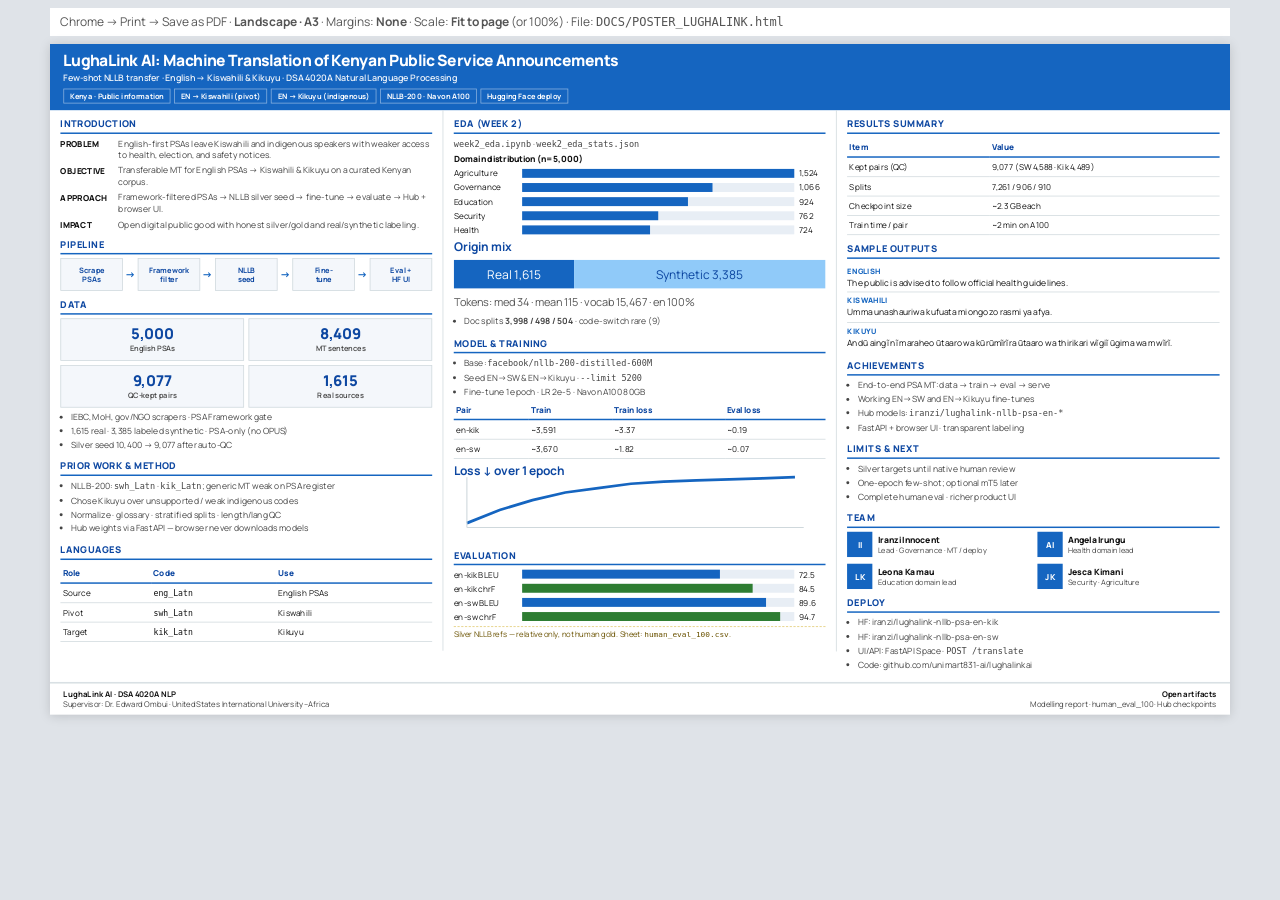
==== commit 379a3f71: "Tighten poster layout so columns align without large empty regions. Co-authored-by: Cursor <cursorag" ====
--- a/DOCS/POSTER_LUGHALINK.html
+++ b/DOCS/POSTER_LUGHALINK.html
@@ -10,7 +10,7 @@
     :root {
       --blue: #1565c0;
       --ink: #111;
-      --muted: #555;
+      --muted: #444;
       --rule: #cfd8dc;
       --soft: #f4f7fb;
       --accent: #0d47a1;
@@ -22,87 +22,108 @@
       margin: 0;
       font-family: "Manrope", system-ui, sans-serif;
       color: var(--ink);
-      background: #e8e8e8;
+      background: #dfe3e8;
     }
 
     .print-hint {
-      max-width: 420mm;
+      width: min(100%, 1180px);
       margin: 8px auto 0;
       padding: 6px 10px;
       font-size: 12px;
-      color: #666;
+      color: #555;
       background: #fff;
     }
     @media print {
-      html, body { background: #fff; width: 100%; height: 100%; }
+      html, body { background: #fff; width: 100%; height: 100%; margin: 0; }
       .print-hint { display: none !important; }
+      .stage {
+        margin: 0 !important;
+        padding: 0 !important;
+        width: 100% !important;
+        height: 100% !important;
+      }
       .poster {
         width: 100% !important;
         height: 100% !important;
-        max-width: none !important;
+        transform: none !important;
         box-shadow: none !important;
-        margin: 0 !important;
         overflow: hidden !important;
       }
-    }
-
-    /* Exact A3 landscape board — one page when printed */
+      .body { flex: 1 1 auto; min-height: 0; }
+      .col {
+        height: 100%;
+        justify-content: space-between;
+        gap: 0;
+      }
+    }
+
+    /* Screen: hug content tightly (no empty A3 void) */
+    .stage {
+      width: min(100%, 1180px);
+      margin: 8px auto 20px;
+      position: relative;
+    }
     .poster {
       width: 420mm;
-      height: 297mm;
-      max-width: 100%;
-      margin: 8px auto 16px;
+      height: auto;
       background: #fff;
-      box-shadow: 0 2px 12px rgba(0,0,0,0.12);
+      box-shadow: 0 2px 14px rgba(0,0,0,0.15);
       display: flex;
       flex-direction: column;
-      overflow: hidden;
+      overflow: visible;
+      transform-origin: top left;
     }
 
     .banner {
       background: var(--blue);
       color: #fff;
-      padding: 10px 16px 8px;
+      padding: 11px 18px 9px;
       flex: 0 0 auto;
     }
     .banner h1 {
       margin: 0;
-      font-size: 18px;
+      font-size: 21px;
       font-weight: 800;
       letter-spacing: -0.02em;
-      line-height: 1.15;
+      line-height: 1.12;
     }
     .banner .sub {
       margin: 3px 0 6px;
-      font-size: 11px;
+      font-size: 12px;
       font-weight: 600;
-      opacity: 0.95;
+      color: #fff;
+      opacity: 0.92;
     }
     .tags { display: flex; flex-wrap: wrap; gap: 5px; }
     .tag {
-      font-size: 9px;
+      font-size: 10px;
       font-weight: 700;
-      border: 1px solid rgba(255,255,255,0.45);
-      padding: 2px 7px;
+      border: 1px solid rgba(255,255,255,0.5);
+      padding: 2px 8px;
+      color: #fff;
     }
 
     .body {
-      flex: 1 1 auto;
-      min-height: 0;
       display: grid;
       grid-template-columns: 1fr 1fr 1fr;
+      align-items: start;
       border-bottom: 1px solid var(--rule);
     }
     .col {
-      padding: 8px 12px 8px;
+      padding: 10px 14px 12px;
       border-right: 1px solid var(--rule);
-      overflow: hidden;
+      display: flex;
+      flex-direction: column;
+      justify-content: flex-start;
+      gap: 10px;
     }
     .col:last-child { border-right: 0; }
 
+    .section { flex: 0 0 auto; }
+
     h2 {
-      margin: 0 0 4px;
-      font-size: 11px;
+      margin: 0 0 5px;
+      font-size: 12.5px;
       font-weight: 800;
       color: var(--accent);
       text-transform: uppercase;
@@ -111,94 +132,122 @@
       border-bottom: 2px solid var(--blue);
     }
     h3 {
-      margin: 5px 0 2px;
-      font-size: 10px;
+      margin: 5px 0 3px;
+      font-size: 11.5px;
       font-weight: 800;
     }
     p, li {
-      margin: 0 0 2px;
-      font-size: 10px;
-      line-height: 1.3;
+      margin: 0 0 3px;
+      font-size: 11.5px;
+      line-height: 1.36;
       color: var(--muted);
     }
-    ul { margin: 0; padding-left: 13px; }
-    .section { margin-bottom: 8px; }
-    .section:last-child { margin-bottom: 0; }
+    ul { margin: 0; padding-left: 14px; }
 
     .kv {
       display: grid;
-      grid-template-columns: 62px 1fr;
-      gap: 2px 8px;
-      margin: 2px 0;
+      grid-template-columns: 70px 1fr;
+      gap: 5px 8px;
     }
     .kv b {
       color: var(--ink);
       font-weight: 800;
-      font-size: 9.5px;
+      font-size: 11px;
       text-transform: uppercase;
       letter-spacing: 0.02em;
-    }
-    .kv p { margin: 0; font-size: 10px; }
+      padding-top: 1px;
+    }
+    .kv p { margin: 0; }
 
     .pipeline {
       display: flex;
-      align-items: center;
+      align-items: stretch;
       gap: 3px;
-      flex-wrap: nowrap;
-      margin: 4px 0 2px;
     }
     .pipe-step {
       background: var(--soft);
       border: 1px solid var(--rule);
-      padding: 3px 5px;
-      font-size: 8.5px;
+      padding: 9px 4px;
+      font-size: 10px;
       font-weight: 700;
       color: var(--accent);
       text-align: center;
       line-height: 1.2;
       flex: 1;
     }
-    .pipe-arrow { color: var(--blue); font-weight: 800; font-size: 10px; }
+    .pipe-arrow {
+      color: var(--blue);
+      font-weight: 800;
+      font-size: 14px;
+      align-self: center;
+    }
+
+    .stats {
+      display: grid;
+      grid-template-columns: 1fr 1fr;
+      gap: 6px;
+      margin-bottom: 5px;
+    }
+    .stat {
+      background: var(--soft);
+      border: 1px solid var(--rule);
+      padding: 9px 8px;
+      text-align: center;
+    }
+    .stat .n {
+      display: block;
+      font-size: 20px;
+      font-weight: 800;
+      color: var(--accent);
+      line-height: 1.05;
+    }
+    .stat .l {
+      display: block;
+      font-size: 10px;
+      color: var(--muted);
+      margin-top: 2px;
+      font-weight: 600;
+    }
 
     .metric {
       display: grid;
-      grid-template-columns: 78px 1fr 32px;
+      grid-template-columns: 86px 1fr 36px;
       align-items: center;
-      gap: 4px;
-      margin: 2px 0;
-      font-size: 9.5px;
-    }
-    .track { height: 7px; background: #e8eef5; }
+      gap: 6px;
+      margin: 4px 0;
+      font-size: 11px;
+    }
+    .track { height: 12px; background: #e8eef5; }
     .fill { height: 100%; background: var(--blue); }
     .fill.alt { background: #2e7d32; }
 
     table {
       width: 100%;
       border-collapse: collapse;
-      font-size: 9.5px;
+      font-size: 11px;
       margin-top: 3px;
     }
     th, td {
       border-bottom: 1px solid var(--rule);
-      padding: 2px 3px;
+      padding: 5px 3px;
       text-align: left;
     }
     th {
       font-weight: 800;
       color: var(--accent);
-      border-bottom: 1.5px solid var(--blue);
+      border-bottom: 2px solid var(--blue);
     }
 
     .sample-row {
-      padding: 3px 0;
+      padding: 5px 0;
       border-bottom: 1px solid var(--rule);
-      font-size: 10px;
-      line-height: 1.3;
+      font-size: 11.5px;
+      line-height: 1.32;
     }
     .sample-row:last-child { border-bottom: 0; }
     .sample-row .lbl {
       display: block;
-      font-size: 8.5px;
+      font-size: 10px;
       font-weight: 800;
       text-transform: uppercase;
       letter-spacing: 0.04em;
@@ -209,36 +258,37 @@
     .team {
       display: grid;
       grid-template-columns: 1fr 1fr;
-      gap: 5px 8px;
-      margin-top: 4px;
+      gap: 9px 10px;
+      margin-top: 3px;
     }
     .member {
       display: grid;
-      grid-template-columns: 28px 1fr;
-      gap: 5px;
+      grid-template-columns: 34px 1fr;
+      gap: 7px;
       align-items: center;
     }
     .avatar {
-      width: 28px;
-      height: 28px;
+      width: 34px;
+      height: 34px;
       background: var(--blue);
       color: #fff;
       display: grid;
       place-items: center;
-      font-size: 9px;
-      font-weight: 800;
-    }
-    .member .name { font-size: 10px; font-weight: 800; color: var(--ink); margin: 0; }
-    .member .role { font-size: 8.5px; color: var(--muted); margin: 0; line-height: 1.2; }
-
-    .viz { width: 100%; margin: 3px 0 2px; display: block; }
+      font-size: 11px;
+      font-weight: 800;
+    }
+    .member .name { font-size: 11.5px; font-weight: 800; color: var(--ink); margin: 0; }
+    .member .role { font-size: 10px; color: var(--muted); margin: 0; line-height: 1.2; }
+
+    .viz { width: 100%; margin: 4px 0; display: block; }
 
     .note {
-      margin-top: 3px;
-      font-size: 9px;
+      margin-top: 5px;
+      font-size: 10.5px;
       color: #6a5200;
-      padding-top: 3px;
+      padding-top: 4px;
       border-top: 1px dashed #e0c86a;
+      line-height: 1.3;
     }
 
     footer {
@@ -246,9 +296,10 @@
       display: flex;
       justify-content: space-between;
       gap: 12px;
-      padding: 6px 16px;
-      font-size: 9.5px;
+      padding: 7px 18px;
+      font-size: 10.5px;
       color: var(--muted);
+      border-top: 1px solid var(--rule);
     }
     footer strong { color: var(--ink); }
   </style>
@@ -256,9 +307,10 @@
 <body>
   <p class="print-hint">
     Chrome → Print → Save as PDF · <b>Landscape · A3</b> · Margins: <b>None</b> ·
-    Scale: <b>100%</b> · File: <code>DOCS/POSTER_LUGHALINK.html</code>
+    Scale: <b>Fit to page</b> (or 100%) · File: <code>DOCS/POSTER_LUGHALINK.html</code>
   </p>
 
+  <div class="stage">
   <article class="poster">
     <header class="banner">
       <h1>LughaLink AI: Machine Translation of Kenyan Public Service Announcements</h1>
@@ -283,9 +335,9 @@
             <b>Objective</b>
             <p>Transferable MT for English PSAs → Kiswahili &amp; Kikuyu on a curated Kenyan corpus.</p>
             <b>Approach</b>
-            <p>Framework-filtered PSAs → NLLB silver seed → fine-tune → eval → Hub + browser UI.</p>
+            <p>Framework-filtered PSAs → NLLB silver seed → fine-tune → evaluate → Hub + browser UI.</p>
             <b>Impact</b>
-            <p>Open digital public good with honest silver/gold and real/synthetic labels.</p>
+            <p>Open digital public good with honest silver/gold and real/synthetic labeling.</p>
           </div>
         </section>
 
@@ -306,11 +358,16 @@
 
         <section class="section">
           <h2>Data</h2>
+          <div class="stats">
+            <div class="stat"><span class="n">5,000</span><span class="l">English PSAs</span></div>
+            <div class="stat"><span class="n">8,409</span><span class="l">MT sentences</span></div>
+            <div class="stat"><span class="n">9,077</span><span class="l">QC-kept pairs</span></div>
+            <div class="stat"><span class="n">1,615</span><span class="l">Real sources</span></div>
+          </div>
           <ul>
             <li>IEBC, MoH, gov/NGO scrapers · PSA Framework gate</li>
-            <li><b>5,000</b> EN PSAs · <b>1,615</b> real · <b>3,385</b> synthetic</li>
-            <li><b>8,409</b> sentences · PSA-only (no OPUS in train)</li>
-            <li>Silver: <b>10,400</b> → <b>9,077</b> after auto-QC</li>
+            <li>1,615 real · 3,385 labeled synthetic · PSA-only (no OPUS)</li>
+            <li>Silver seed 10,400 → 9,077 after auto-QC</li>
           </ul>
         </section>
 
@@ -318,26 +375,20 @@
           <h2>Prior work &amp; method</h2>
           <ul>
             <li>NLLB-200: <code>swh_Latn</code> · <code>kik_Latn</code>; generic MT weak on PSA register</li>
-            <li>Kikuyu chosen over unsupported / weak indigenous codes</li>
+            <li>Chose Kikuyu over unsupported / weak indigenous codes</li>
             <li>Normalize · glossary · stratified splits · length/lang QC</li>
-            <li>Serve Hub weights via FastAPI (no client model download)</li>
-          </ul>
-        </section>
-
-        <section class="section">
-          <h2>Sample outputs</h2>
-          <div class="sample-row">
-            <span class="lbl">English</span>
-            The public is advised to follow official health guidelines.
-          </div>
-          <div class="sample-row">
-            <span class="lbl">Kiswahili</span>
-            Umma unashauriwa kufuata miongozo rasmi ya afya.
-          </div>
-          <div class="sample-row">
-            <span class="lbl">Kikuyu</span>
-            Andũ aingĩ nĩ maraheo ũtaaro wa kũrũmĩrĩra ũtaaro wa thirikari wĩgiĩ ũgima wa mwĩrĩ.
-          </div>
+            <li>Hub weights via FastAPI — browser never downloads models</li>
+          </ul>
+        </section>
+
+        <section class="section">
+          <h2>Languages</h2>
+          <table>
+            <tr><th>Role</th><th>Code</th><th>Use</th></tr>
+            <tr><td>Source</td><td><code>eng_Latn</code></td><td>English PSAs</td></tr>
+            <tr><td>Pivot</td><td><code>swh_Latn</code></td><td>Kiswahili</td></tr>
+            <tr><td>Target</td><td><code>kik_Latn</code></td><td>Kikuyu</td></tr>
+          </table>
         </section>
       </div>
 
@@ -352,13 +403,13 @@
           <div class="metric"><span>Education</span><div class="track"><div class="fill" style="width:61%"></div></div><span>924</span></div>
           <div class="metric"><span>Security</span><div class="track"><div class="fill" style="width:50%"></div></div><span>762</span></div>
           <div class="metric"><span>Health</span><div class="track"><div class="fill" style="width:47%"></div></div><span>724</span></div>
-          <svg class="viz" viewBox="0 0 340 52" aria-label="Real vs synthetic">
-            <text x="0" y="10" font-size="9" fill="#0d47a1" font-weight="700" font-family="Manrope,sans-serif">Origin mix</text>
-            <rect x="0" y="16" width="110" height="18" fill="#1565c0"/>
-            <rect x="110" y="16" width="230" height="18" fill="#90caf9"/>
-            <text x="55" y="29" text-anchor="middle" font-size="9" fill="#fff" font-family="Manrope,sans-serif">Real 1,615</text>
-            <text x="225" y="29" text-anchor="middle" font-size="9" fill="#0d47a1" font-family="Manrope,sans-serif">Synthetic 3,385</text>
-            <text x="0" y="48" font-size="9" fill="#555" font-family="Manrope,sans-serif">Tokens: med 34 · mean 115 · vocab 15,467 · en 100%</text>
+          <svg class="viz" viewBox="0 0 340 68" aria-label="Real vs synthetic">
+            <text x="0" y="12" font-size="11" fill="#0d47a1" font-weight="700" font-family="Manrope,sans-serif">Origin mix</text>
+            <rect x="0" y="20" width="110" height="26" fill="#1565c0"/>
+            <rect x="110" y="20" width="230" height="26" fill="#90caf9"/>
+            <text x="55" y="37" text-anchor="middle" font-size="11" fill="#fff" font-family="Manrope,sans-serif">Real 1,615</text>
+            <text x="225" y="37" text-anchor="middle" font-size="11" fill="#0d47a1" font-family="Manrope,sans-serif">Synthetic 3,385</text>
+            <text x="0" y="62" font-size="10" fill="#555" font-family="Manrope,sans-serif">Tokens: med 34 · mean 115 · vocab 15,467 · en 100%</text>
           </svg>
           <ul>
             <li>Doc splits <b>3,998 / 498 / 504</b> · code-switch rare (9)</li>
@@ -377,6 +428,13 @@
             <tr><td>en-kik</td><td>~3,591</td><td>~3.37</td><td>~0.19</td></tr>
             <tr><td>en-sw</td><td>~3,670</td><td>~1.82</td><td>~0.07</td></tr>
           </table>
+          <svg class="viz" viewBox="0 0 340 70" aria-label="Training loss sketch">
+            <text x="0" y="12" font-size="11" fill="#0d47a1" font-weight="700" font-family="Manrope,sans-serif">Loss ↓ over 1 epoch</text>
+            <polyline fill="none" stroke="#1565c0" stroke-width="2.5"
+              points="12,56 42,44 72,35 102,28 132,24 162,20 192,18 222,17 252,16 282,15 312,14"/>
+            <line x1="12" y1="60" x2="320" y2="60" stroke="#cfd8dc"/>
+            <line x1="12" y1="14" x2="12" y2="60" stroke="#cfd8dc"/>
+          </svg>
         </section>
 
         <section class="section">
@@ -397,17 +455,34 @@
             <tr><th>Item</th><th>Value</th></tr>
             <tr><td>Kept pairs (QC)</td><td>9,077 (SW 4,588 · Kik 4,489)</td></tr>
             <tr><td>Splits</td><td>7,261 / 906 / 910</td></tr>
-            <tr><td>Checkpoint</td><td>~2.3 GB each · ~2 min/pair A100</td></tr>
+            <tr><td>Checkpoint size</td><td>~2.3 GB each</td></tr>
+            <tr><td>Train time / pair</td><td>~2 min on A100</td></tr>
           </table>
         </section>
 
         <section class="section">
+          <h2>Sample outputs</h2>
+          <div class="sample-row">
+            <span class="lbl">English</span>
+            The public is advised to follow official health guidelines.
+          </div>
+          <div class="sample-row">
+            <span class="lbl">Kiswahili</span>
+            Umma unashauriwa kufuata miongozo rasmi ya afya.
+          </div>
+          <div class="sample-row">
+            <span class="lbl">Kikuyu</span>
+            Andũ aingĩ nĩ maraheo ũtaaro wa kũrũmĩrĩra ũtaaro wa thirikari wĩgiĩ ũgima wa mwĩrĩ.
+          </div>
+        </section>
+
+        <section class="section">
           <h2>Achievements</h2>
           <ul>
             <li>End-to-end PSA MT: data → train → eval → serve</li>
-            <li>EN→SW &amp; EN→Kikuyu fine-tunes on Hub</li>
+            <li>Working EN→SW and EN→Kikuyu fine-tunes</li>
+            <li>Hub models: <code>iranzi/lughalink-nllb-psa-en-*</code></li>
             <li>FastAPI + browser UI · transparent labeling</li>
-            <li>Open corpus, scripts, and checkpoints</li>
           </ul>
         </section>
 
@@ -477,5 +552,22 @@
       </div>
     </footer>
   </article>
+  </div>
+
+  <script>
+    (function () {
+      const stage = document.querySelector(".stage");
+      const poster = document.querySelector(".poster");
+      if (!stage || !poster) return;
+      function fit() {
+        const scale = stage.clientWidth / poster.offsetWidth;
+        poster.style.transform = "scale(" + scale + ")";
+        stage.style.height = poster.offsetHeight * scale + "px";
+      }
+      fit();
+      window.addEventListener("resize", fit);
+      if (document.fonts && document.fonts.ready) document.fonts.ready.then(fit);
+    })();
+  </script>
 </body>
 </html>
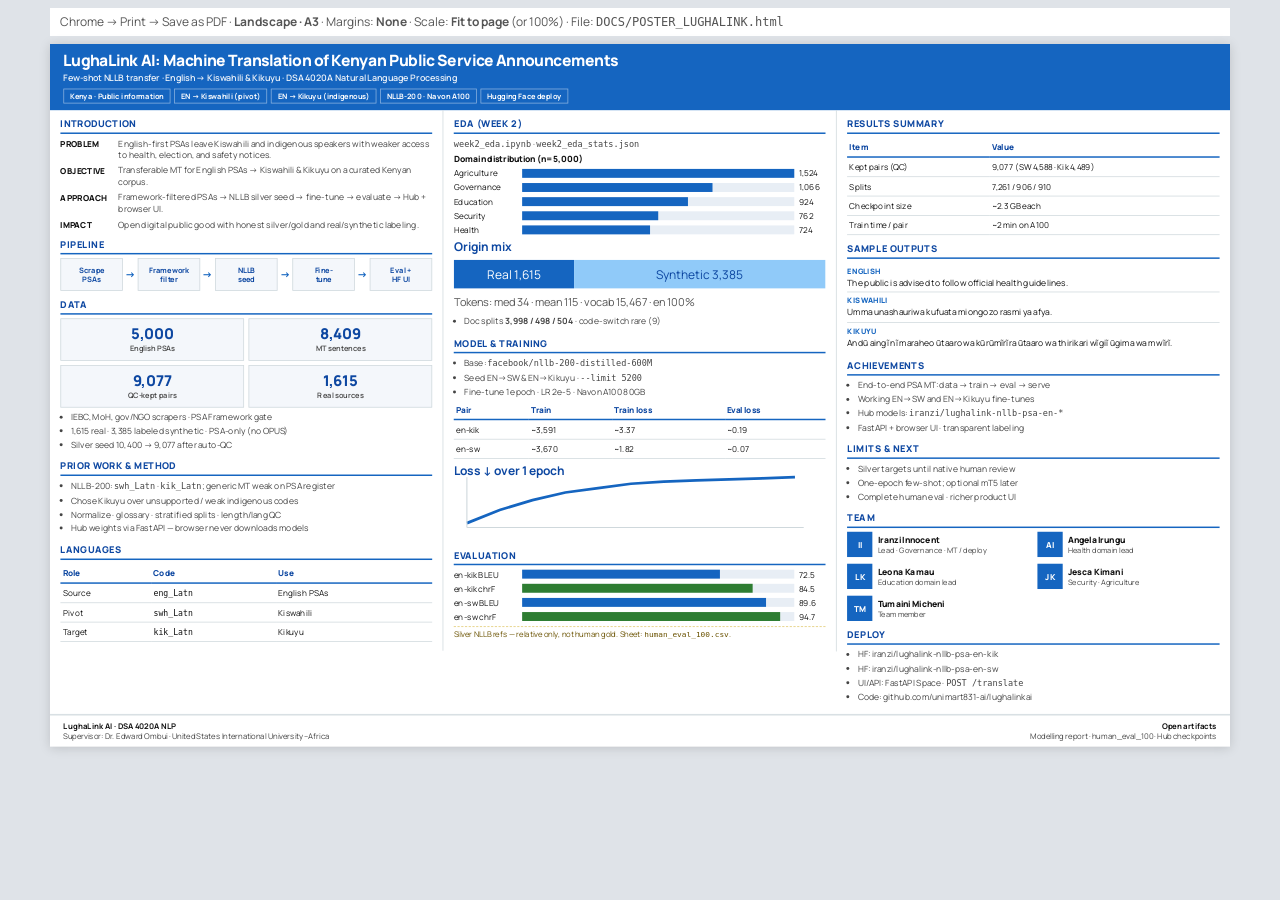
==== commit b3d4ed0a: "Add Tumaini Micheni to the research poster team. Co-authored-by: Cursor <cursoragent@cursor.com>" ====
--- a/DOCS/POSTER_LUGHALINK.html
+++ b/DOCS/POSTER_LUGHALINK.html
@@ -526,6 +526,13 @@
                 <p class="role">Security · Agriculture</p>
               </div>
             </div>
+            <div class="member">
+              <div class="avatar">TM</div>
+              <div>
+                <p class="name">Tumaini Micheni</p>
+                <p class="role">Team member</p>
+              </div>
+            </div>
           </div>
         </section>
 
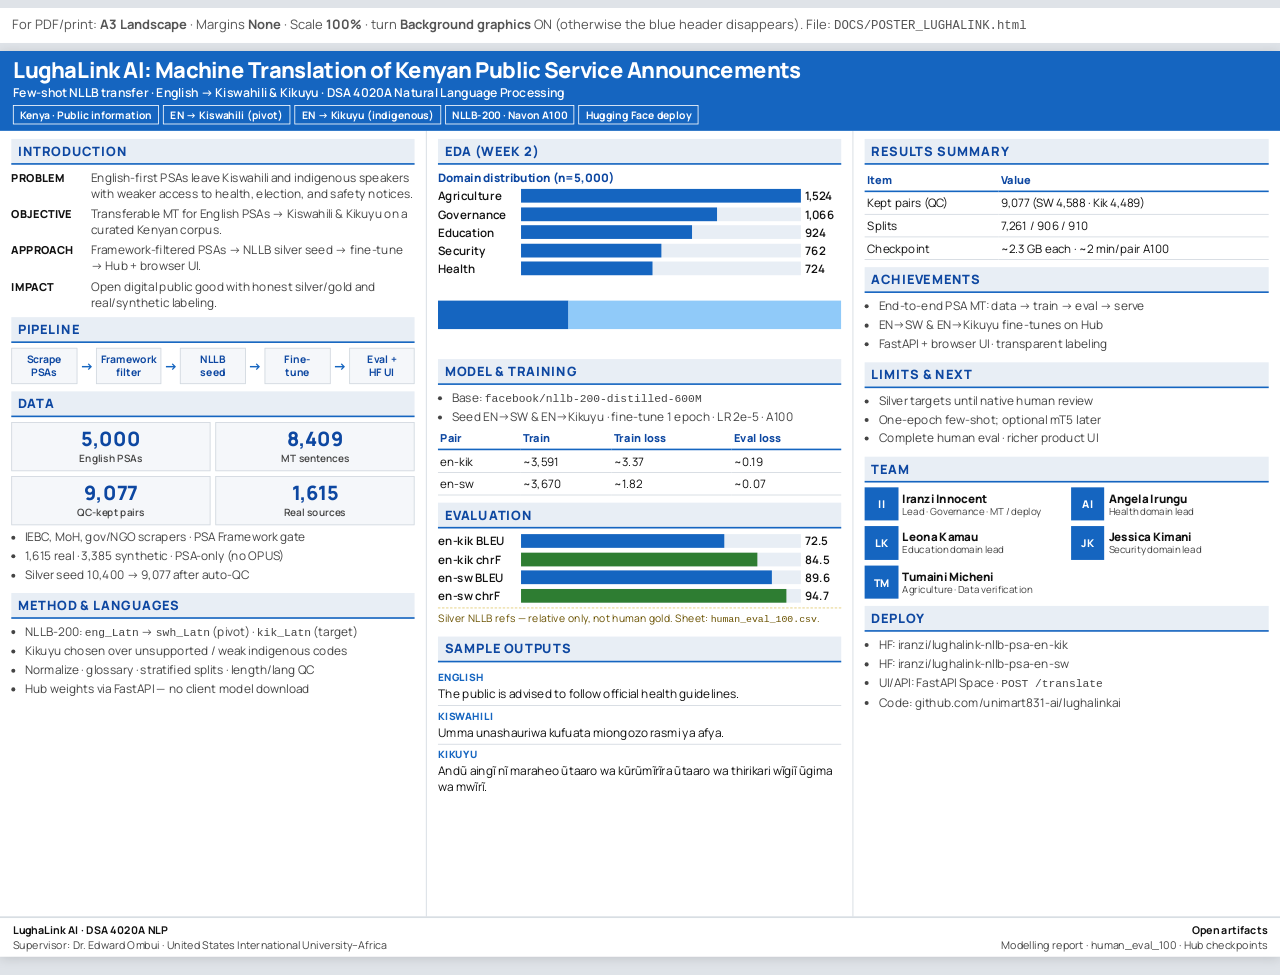
==== commit 7bc032df: "Ship Hub-backed API/UI path: fix NLLB tokenizer load, Space deploy helpers, and docs. Co-authored-by" ====
--- a/DOCS/POSTER_LUGHALINK.html
+++ b/DOCS/POSTER_LUGHALINK.html
@@ -11,9 +11,11 @@
       --blue: #1565c0;
       --ink: #111;
       --muted: #444;
-      --rule: #cfd8dc;
-      --soft: #f4f7fb;
+      --rule: #d0d7de;
+      --soft: #f5f7fa;
       --accent: #0d47a1;
+      --heading-bg: #e8eef5;
+      --heading-text: #0d47a1;
     }
     * { box-sizing: border-box; }
     @page { size: A3 landscape; margin: 0; }
@@ -23,24 +25,33 @@
       font-family: "Manrope", system-ui, sans-serif;
       color: var(--ink);
       background: #dfe3e8;
+      -webkit-print-color-adjust: exact;
+      print-color-adjust: exact;
     }
 
     .print-hint {
-      width: min(100%, 1180px);
+      width: min(100%, 1400px);
       margin: 8px auto 0;
-      padding: 6px 10px;
-      font-size: 12px;
+      padding: 8px 12px;
+      font-size: 13px;
       color: #555;
       background: #fff;
     }
     @media print {
-      html, body { background: #fff; width: 100%; height: 100%; margin: 0; }
+      html, body {
+        background: #fff !important;
+        width: 100%;
+        height: 100%;
+        margin: 0;
+        -webkit-print-color-adjust: exact !important;
+        print-color-adjust: exact !important;
+      }
       .print-hint { display: none !important; }
       .stage {
         margin: 0 !important;
-        padding: 0 !important;
         width: 100% !important;
         height: 100% !important;
+        overflow: visible !important;
       }
       .poster {
         width: 100% !important;
@@ -48,116 +59,160 @@
         transform: none !important;
         box-shadow: none !important;
         overflow: hidden !important;
-      }
-      .body { flex: 1 1 auto; min-height: 0; }
-      .col {
-        height: 100%;
-        justify-content: space-between;
-        gap: 0;
-      }
-    }
-
-    /* Screen: hug content tightly (no empty A3 void) */
+        -webkit-print-color-adjust: exact !important;
+        print-color-adjust: exact !important;
+      }
+      .banner,
+      .banner * {
+        -webkit-print-color-adjust: exact !important;
+        print-color-adjust: exact !important;
+        color: #ffffff !important;
+      }
+      .banner {
+        background: #1565c0 !important;
+        background-color: #1565c0 !important;
+      }
+      .tag {
+        border-color: #ffffff !important;
+        color: #ffffff !important;
+      }
+      .fill { background: #1565c0 !important; background-color: #1565c0 !important; }
+      .fill.alt { background: #2e7d32 !important; background-color: #2e7d32 !important; }
+      .avatar { background: #1565c0 !important; background-color: #1565c0 !important; color: #fff !important; }
+      h2 {
+        background: #e8eef5 !important;
+        background-color: #e8eef5 !important;
+        color: #0d47a1 !important;
+        border-bottom: 2.5px solid #1565c0 !important;
+        -webkit-print-color-adjust: exact !important;
+        print-color-adjust: exact !important;
+      }
+      h3 { color: #0d47a1 !important; }
+      .stat, .pipe-step, .track, .soft, .heading-bg {
+        -webkit-print-color-adjust: exact !important;
+        print-color-adjust: exact !important;
+      }
+    }
+
     .stage {
-      width: min(100%, 1180px);
+      width: min(100%, 1400px);
       margin: 8px auto 20px;
       position: relative;
+      overflow: visible;
     }
     .poster {
       width: 420mm;
-      height: auto;
+      height: 297mm;
       background: #fff;
+      background-color: #fff;
       box-shadow: 0 2px 14px rgba(0,0,0,0.15);
       display: flex;
       flex-direction: column;
-      overflow: visible;
+      overflow: hidden;
       transform-origin: top left;
+      -webkit-print-color-adjust: exact;
+      print-color-adjust: exact;
     }
 
     .banner {
-      background: var(--blue);
-      color: #fff;
-      padding: 11px 18px 9px;
+      background: #1565c0;
+      background-color: #1565c0;
+      color: #ffffff;
+      padding: 9px 16px 8px;
       flex: 0 0 auto;
+      position: relative;
+      z-index: 2;
+      -webkit-print-color-adjust: exact;
+      print-color-adjust: exact;
     }
     .banner h1 {
       margin: 0;
-      font-size: 21px;
+      font-size: 7.2mm;
       font-weight: 800;
       letter-spacing: -0.02em;
-      line-height: 1.12;
+      line-height: 1.1;
+      color: #ffffff;
     }
     .banner .sub {
-      margin: 3px 0 6px;
-      font-size: 12px;
+      margin: 3px 0 5px;
+      font-size: 4mm;
       font-weight: 600;
-      color: #fff;
-      opacity: 0.92;
+      color: #ffffff;
     }
     .tags { display: flex; flex-wrap: wrap; gap: 5px; }
     .tag {
-      font-size: 10px;
+      font-size: 3.4mm;
       font-weight: 700;
-      border: 1px solid rgba(255,255,255,0.5);
+      border: 1px solid #ffffff;
       padding: 2px 8px;
-      color: #fff;
+      color: #ffffff;
     }
 
     .body {
+      flex: 1 1 auto;
+      min-height: 0;
       display: grid;
       grid-template-columns: 1fr 1fr 1fr;
-      align-items: start;
+      align-items: stretch;
       border-bottom: 1px solid var(--rule);
     }
     .col {
-      padding: 10px 14px 12px;
+      height: 100%;
+      padding: 10px 14px 10px;
       border-right: 1px solid var(--rule);
       display: flex;
       flex-direction: column;
       justify-content: flex-start;
-      gap: 10px;
+      gap: 9px;
+      overflow: hidden;
     }
     .col:last-child { border-right: 0; }
 
     .section { flex: 0 0 auto; }
 
     h2 {
-      margin: 0 0 5px;
-      font-size: 12.5px;
+      margin: 0 0 6px;
+      font-size: 4.2mm;
+      font-weight: 800;
+      color: var(--heading-text);
+      text-transform: uppercase;
+      letter-spacing: 0.06em;
+      padding: 4px 8px;
+      background: var(--heading-bg);
+      background-color: var(--heading-bg);
+      border-bottom: 2.5px solid var(--blue);
+      -webkit-print-color-adjust: exact;
+      print-color-adjust: exact;
+    }
+    h3 {
+      margin: 5px 0 4px;
+      font-size: 3.8mm;
       font-weight: 800;
       color: var(--accent);
-      text-transform: uppercase;
-      letter-spacing: 0.05em;
-      padding-bottom: 3px;
-      border-bottom: 2px solid var(--blue);
-    }
-    h3 {
-      margin: 5px 0 3px;
-      font-size: 11.5px;
-      font-weight: 800;
     }
     p, li {
-      margin: 0 0 3px;
-      font-size: 11.5px;
-      line-height: 1.36;
+      margin: 0 0 3.5px;
+      font-size: 3.9mm;
+      line-height: 1.35;
       color: var(--muted);
     }
-    ul { margin: 0; padding-left: 14px; }
+    ul { margin: 0; padding-left: 4.5mm; }
+    code { font-size: 0.95em; }
 
     .kv {
       display: grid;
-      grid-template-columns: 70px 1fr;
+      grid-template-columns: 24mm 1fr;
       gap: 5px 8px;
     }
     .kv b {
       color: var(--ink);
       font-weight: 800;
-      font-size: 11px;
+      font-size: 3.6mm;
       text-transform: uppercase;
       letter-spacing: 0.02em;
       padding-top: 1px;
     }
-    .kv p { margin: 0; }
+    .kv p { margin: 0; font-size: 3.9mm; }
 
     .pipeline {
       display: flex;
@@ -167,8 +222,8 @@
     .pipe-step {
       background: var(--soft);
       border: 1px solid var(--rule);
-      padding: 9px 4px;
-      font-size: 10px;
+      padding: 6px 3px;
+      font-size: 3.4mm;
       font-weight: 700;
       color: var(--accent);
       text-align: center;
@@ -178,7 +233,7 @@
     .pipe-arrow {
       color: var(--blue);
       font-weight: 800;
-      font-size: 14px;
+      font-size: 4.5mm;
       align-self: center;
     }
 
@@ -191,19 +246,19 @@
     .stat {
       background: var(--soft);
       border: 1px solid var(--rule);
-      padding: 9px 8px;
+      padding: 7px 6px;
       text-align: center;
     }
     .stat .n {
       display: block;
-      font-size: 20px;
+      font-size: 6.5mm;
       font-weight: 800;
       color: var(--accent);
       line-height: 1.05;
     }
     .stat .l {
       display: block;
-      font-size: 10px;
+      font-size: 3.3mm;
       color: var(--muted);
       margin-top: 2px;
       font-weight: 600;
@@ -211,43 +266,45 @@
 
     .metric {
       display: grid;
-      grid-template-columns: 86px 1fr 36px;
+      grid-template-columns: 26mm 1fr 12mm;
       align-items: center;
-      gap: 6px;
-      margin: 4px 0;
-      font-size: 11px;
-    }
-    .track { height: 12px; background: #e8eef5; }
+      gap: 5px;
+      margin: 3.5px 0;
+      font-size: 3.8mm;
+      font-weight: 600;
+    }
+    .track { height: 4.5mm; background: #e8eef5; }
     .fill { height: 100%; background: var(--blue); }
     .fill.alt { background: #2e7d32; }
 
     table {
       width: 100%;
       border-collapse: collapse;
-      font-size: 11px;
+      font-size: 3.8mm;
       margin-top: 3px;
     }
     th, td {
       border-bottom: 1px solid var(--rule);
-      padding: 5px 3px;
+      padding: 4px 3px;
       text-align: left;
     }
     th {
       font-weight: 800;
       color: var(--accent);
       border-bottom: 2px solid var(--blue);
+      font-size: 3.6mm;
     }
 
     .sample-row {
       padding: 5px 0;
       border-bottom: 1px solid var(--rule);
-      font-size: 11.5px;
+      font-size: 3.9mm;
       line-height: 1.32;
     }
     .sample-row:last-child { border-bottom: 0; }
     .sample-row .lbl {
       display: block;
-      font-size: 10px;
+      font-size: 3.3mm;
       font-weight: 800;
       text-transform: uppercase;
       letter-spacing: 0.04em;
@@ -258,33 +315,33 @@
     .team {
       display: grid;
       grid-template-columns: 1fr 1fr;
-      gap: 9px 10px;
+      gap: 7px 10px;
       margin-top: 3px;
     }
     .member {
       display: grid;
-      grid-template-columns: 34px 1fr;
-      gap: 7px;
+      grid-template-columns: 11mm 1fr;
+      gap: 5px;
       align-items: center;
     }
     .avatar {
-      width: 34px;
-      height: 34px;
+      width: 11mm;
+      height: 11mm;
       background: var(--blue);
       color: #fff;
       display: grid;
       place-items: center;
-      font-size: 11px;
-      font-weight: 800;
-    }
-    .member .name { font-size: 11.5px; font-weight: 800; color: var(--ink); margin: 0; }
-    .member .role { font-size: 10px; color: var(--muted); margin: 0; line-height: 1.2; }
+      font-size: 3.5mm;
+      font-weight: 800;
+    }
+    .member .name { font-size: 3.8mm; font-weight: 800; color: var(--ink); margin: 0; }
+    .member .role { font-size: 3.2mm; color: var(--muted); margin: 0; line-height: 1.2; }
 
     .viz { width: 100%; margin: 4px 0; display: block; }
 
     .note {
       margin-top: 5px;
-      font-size: 10.5px;
+      font-size: 3.4mm;
       color: #6a5200;
       padding-top: 4px;
       border-top: 1px dashed #e0c86a;
@@ -296,8 +353,8 @@
       display: flex;
       justify-content: space-between;
       gap: 12px;
-      padding: 7px 18px;
-      font-size: 10.5px;
+      padding: 6px 16px;
+      font-size: 3.5mm;
       color: var(--muted);
       border-top: 1px solid var(--rule);
     }
@@ -306,15 +363,16 @@
 </head>
 <body>
   <p class="print-hint">
-    Chrome → Print → Save as PDF · <b>Landscape · A3</b> · Margins: <b>None</b> ·
-    Scale: <b>Fit to page</b> (or 100%) · File: <code>DOCS/POSTER_LUGHALINK.html</code>
+    For PDF/print: <b>A3 Landscape</b> · Margins <b>None</b> · Scale <b>100%</b> ·
+    turn <b>Background graphics</b> ON (otherwise the blue header disappears).
+    File: <code>DOCS/POSTER_LUGHALINK.html</code>
   </p>
 
   <div class="stage">
   <article class="poster">
-    <header class="banner">
-      <h1>LughaLink AI: Machine Translation of Kenyan Public Service Announcements</h1>
-      <p class="sub">Few-shot NLLB transfer · English → Kiswahili &amp; Kikuyu · DSA 4020A Natural Language Processing</p>
+    <header class="banner" style="background-color:#1565c0;color:#ffffff;">
+      <h1 style="color:#ffffff;">LughaLink AI: Machine Translation of Kenyan Public Service Announcements</h1>
+      <p class="sub" style="color:#ffffff;">Few-shot NLLB transfer · English → Kiswahili &amp; Kikuyu · DSA 4020A Natural Language Processing</p>
       <div class="tags">
         <span class="tag">Kenya · Public information</span>
         <span class="tag">EN → Kiswahili (pivot)</span>
@@ -335,7 +393,7 @@
             <b>Objective</b>
             <p>Transferable MT for English PSAs → Kiswahili &amp; Kikuyu on a curated Kenyan corpus.</p>
             <b>Approach</b>
-            <p>Framework-filtered PSAs → NLLB silver seed → fine-tune → evaluate → Hub + browser UI.</p>
+            <p>Framework-filtered PSAs → NLLB silver seed → fine-tune → Hub + browser UI.</p>
             <b>Impact</b>
             <p>Open digital public good with honest silver/gold and real/synthetic labeling.</p>
           </div>
@@ -366,29 +424,19 @@
           </div>
           <ul>
             <li>IEBC, MoH, gov/NGO scrapers · PSA Framework gate</li>
-            <li>1,615 real · 3,385 labeled synthetic · PSA-only (no OPUS)</li>
+            <li>1,615 real · 3,385 synthetic · PSA-only (no OPUS)</li>
             <li>Silver seed 10,400 → 9,077 after auto-QC</li>
           </ul>
         </section>
 
         <section class="section">
-          <h2>Prior work &amp; method</h2>
+          <h2>Method &amp; languages</h2>
           <ul>
-            <li>NLLB-200: <code>swh_Latn</code> · <code>kik_Latn</code>; generic MT weak on PSA register</li>
-            <li>Chose Kikuyu over unsupported / weak indigenous codes</li>
+            <li>NLLB-200: <code>eng_Latn</code> → <code>swh_Latn</code> (pivot) · <code>kik_Latn</code> (target)</li>
+            <li>Kikuyu chosen over unsupported / weak indigenous codes</li>
             <li>Normalize · glossary · stratified splits · length/lang QC</li>
-            <li>Hub weights via FastAPI — browser never downloads models</li>
+            <li>Hub weights via FastAPI — no client model download</li>
           </ul>
-        </section>
-
-        <section class="section">
-          <h2>Languages</h2>
-          <table>
-            <tr><th>Role</th><th>Code</th><th>Use</th></tr>
-            <tr><td>Source</td><td><code>eng_Latn</code></td><td>English PSAs</td></tr>
-            <tr><td>Pivot</td><td><code>swh_Latn</code></td><td>Kiswahili</td></tr>
-            <tr><td>Target</td><td><code>kik_Latn</code></td><td>Kikuyu</td></tr>
-          </table>
         </section>
       </div>
 
@@ -396,45 +444,33 @@
       <div class="col">
         <section class="section">
           <h2>EDA (Week 2)</h2>
-          <p><code>week2_eda.ipynb</code> · <code>week2_eda_stats.json</code></p>
           <h3>Domain distribution (n=5,000)</h3>
           <div class="metric"><span>Agriculture</span><div class="track"><div class="fill" style="width:100%"></div></div><span>1,524</span></div>
           <div class="metric"><span>Governance</span><div class="track"><div class="fill" style="width:70%"></div></div><span>1,066</span></div>
           <div class="metric"><span>Education</span><div class="track"><div class="fill" style="width:61%"></div></div><span>924</span></div>
           <div class="metric"><span>Security</span><div class="track"><div class="fill" style="width:50%"></div></div><span>762</span></div>
           <div class="metric"><span>Health</span><div class="track"><div class="fill" style="width:47%"></div></div><span>724</span></div>
-          <svg class="viz" viewBox="0 0 340 68" aria-label="Real vs synthetic">
-            <text x="0" y="12" font-size="11" fill="#0d47a1" font-weight="700" font-family="Manrope,sans-serif">Origin mix</text>
-            <rect x="0" y="20" width="110" height="26" fill="#1565c0"/>
-            <rect x="110" y="20" width="230" height="26" fill="#90caf9"/>
-            <text x="55" y="37" text-anchor="middle" font-size="11" fill="#fff" font-family="Manrope,sans-serif">Real 1,615</text>
-            <text x="225" y="37" text-anchor="middle" font-size="11" fill="#0d47a1" font-family="Manrope,sans-serif">Synthetic 3,385</text>
-            <text x="0" y="62" font-size="10" fill="#555" font-family="Manrope,sans-serif">Tokens: med 34 · mean 115 · vocab 15,467 · en 100%</text>
+          <svg class="viz" viewBox="0 0 340 58" aria-label="Real vs synthetic">
+            <text x="0" y="13" font-size="16" fill="#0d47a1" font-weight="700" font-family="Manrope,sans-serif">Origin mix</text>
+            <rect x="0" y="18" width="110" height="24" fill="#1565c0"/>
+            <rect x="110" y="18" width="230" height="24" fill="#90caf9"/>
+            <text x="55" y="35" text-anchor="middle" font-size="15" fill="#fff" font-family="Manrope,sans-serif">Real 1,615</text>
+            <text x="225" y="35" text-anchor="middle" font-size="15" fill="#0d47a1" font-family="Manrope,sans-serif">Synthetic 3,385</text>
+            <text x="0" y="54" font-size="13" fill="#555" font-family="Manrope,sans-serif">Tokens: med 34 · mean 115 · vocab 15,467 · splits 3,998 / 498 / 504</text>
           </svg>
-          <ul>
-            <li>Doc splits <b>3,998 / 498 / 504</b> · code-switch rare (9)</li>
-          </ul>
         </section>
 
         <section class="section">
           <h2>Model &amp; training</h2>
           <ul>
             <li>Base: <code>facebook/nllb-200-distilled-600M</code></li>
-            <li>Seed EN→SW &amp; EN→Kikuyu · <code>--limit 5200</code></li>
-            <li>Fine-tune 1 epoch · LR 2e-5 · Navon A100 80GB</li>
+            <li>Seed EN→SW &amp; EN→Kikuyu · fine-tune 1 epoch · LR 2e-5 · A100</li>
           </ul>
           <table>
             <tr><th>Pair</th><th>Train</th><th>Train loss</th><th>Eval loss</th></tr>
             <tr><td>en-kik</td><td>~3,591</td><td>~3.37</td><td>~0.19</td></tr>
             <tr><td>en-sw</td><td>~3,670</td><td>~1.82</td><td>~0.07</td></tr>
           </table>
-          <svg class="viz" viewBox="0 0 340 70" aria-label="Training loss sketch">
-            <text x="0" y="12" font-size="11" fill="#0d47a1" font-weight="700" font-family="Manrope,sans-serif">Loss ↓ over 1 epoch</text>
-            <polyline fill="none" stroke="#1565c0" stroke-width="2.5"
-              points="12,56 42,44 72,35 102,28 132,24 162,20 192,18 222,17 252,16 282,15 312,14"/>
-            <line x1="12" y1="60" x2="320" y2="60" stroke="#cfd8dc"/>
-            <line x1="12" y1="14" x2="12" y2="60" stroke="#cfd8dc"/>
-          </svg>
         </section>
 
         <section class="section">
@@ -444,20 +480,6 @@
           <div class="metric"><span>en-sw BLEU</span><div class="track"><div class="fill" style="width:89.6%"></div></div><span>89.6</span></div>
           <div class="metric"><span>en-sw chrF</span><div class="track"><div class="fill alt" style="width:94.7%"></div></div><span>94.7</span></div>
           <p class="note">Silver NLLB refs — relative only, not human gold. Sheet: <code>human_eval_100.csv</code>.</p>
-        </section>
-      </div>
-
-      <!-- RIGHT -->
-      <div class="col">
-        <section class="section">
-          <h2>Results summary</h2>
-          <table>
-            <tr><th>Item</th><th>Value</th></tr>
-            <tr><td>Kept pairs (QC)</td><td>9,077 (SW 4,588 · Kik 4,489)</td></tr>
-            <tr><td>Splits</td><td>7,261 / 906 / 910</td></tr>
-            <tr><td>Checkpoint size</td><td>~2.3 GB each</td></tr>
-            <tr><td>Train time / pair</td><td>~2 min on A100</td></tr>
-          </table>
         </section>
 
         <section class="section">
@@ -475,13 +497,25 @@
             Andũ aingĩ nĩ maraheo ũtaaro wa kũrũmĩrĩra ũtaaro wa thirikari wĩgiĩ ũgima wa mwĩrĩ.
           </div>
         </section>
+      </div>
+
+      <!-- RIGHT -->
+      <div class="col">
+        <section class="section">
+          <h2>Results summary</h2>
+          <table>
+            <tr><th>Item</th><th>Value</th></tr>
+            <tr><td>Kept pairs (QC)</td><td>9,077 (SW 4,588 · Kik 4,489)</td></tr>
+            <tr><td>Splits</td><td>7,261 / 906 / 910</td></tr>
+            <tr><td>Checkpoint</td><td>~2.3 GB each · ~2 min/pair A100</td></tr>
+          </table>
+        </section>
 
         <section class="section">
           <h2>Achievements</h2>
           <ul>
             <li>End-to-end PSA MT: data → train → eval → serve</li>
-            <li>Working EN→SW and EN→Kikuyu fine-tunes</li>
-            <li>Hub models: <code>iranzi/lughalink-nllb-psa-en-*</code></li>
+            <li>EN→SW &amp; EN→Kikuyu fine-tunes on Hub</li>
             <li>FastAPI + browser UI · transparent labeling</li>
           </ul>
         </section>
@@ -522,15 +556,15 @@
             <div class="member">
               <div class="avatar">JK</div>
               <div>
-                <p class="name">Jesca Kimani</p>
-                <p class="role">Security · Agriculture</p>
+                <p class="name">Jessica Kimani</p>
+                <p class="role">Security domain lead</p>
               </div>
             </div>
             <div class="member">
               <div class="avatar">TM</div>
               <div>
                 <p class="name">Tumaini Micheni</p>
-                <p class="role">Team member</p>
+                <p class="role">Agriculture · Data verification</p>
               </div>
             </div>
           </div>
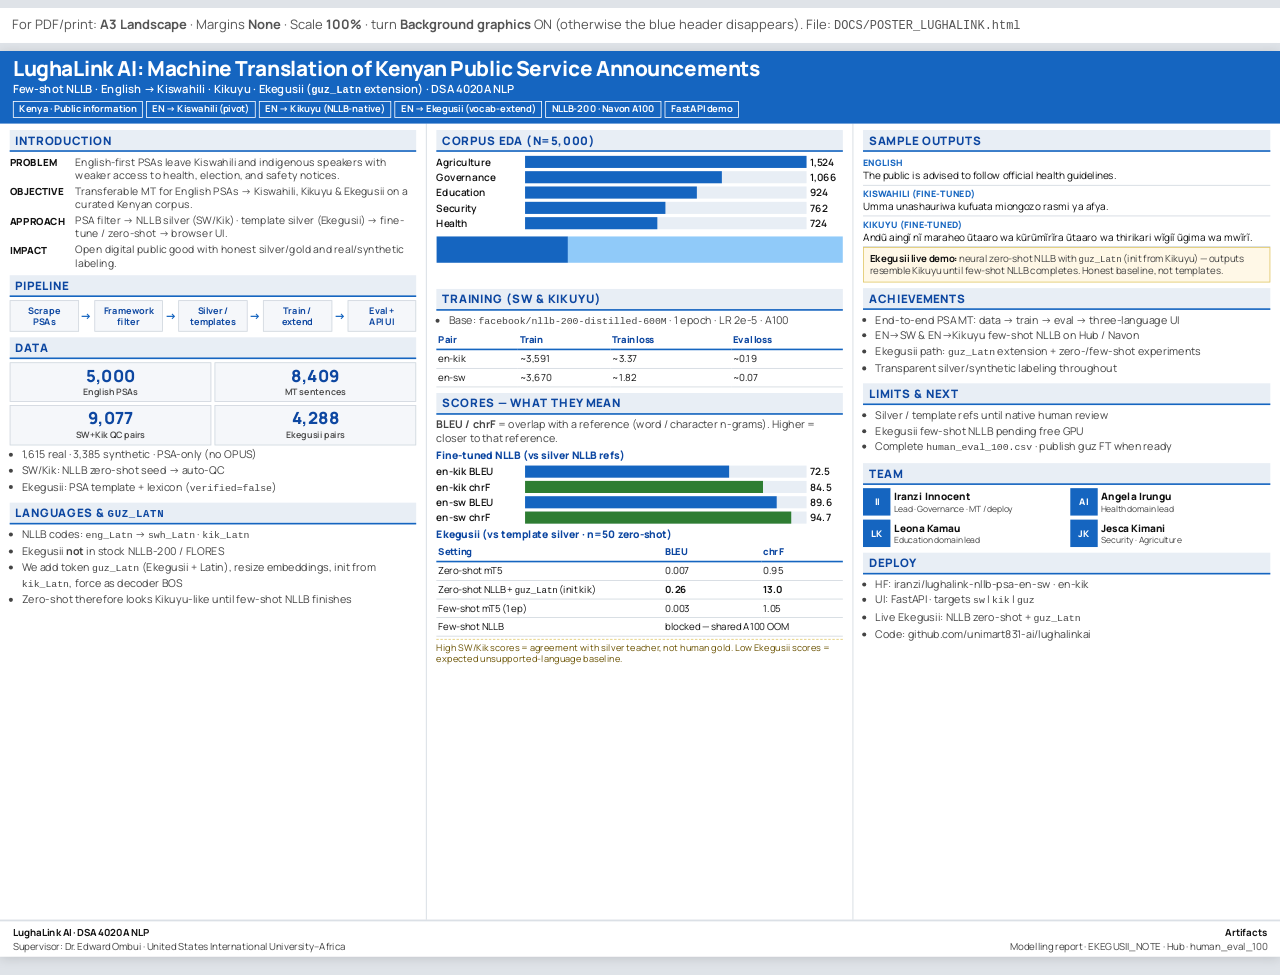
==== commit 932902da: "Document full SW/Kikuyu/Ekegusii MT story for presentation. Rewrite modelling and final reports as f" ====
--- a/DOCS/POSTER_LUGHALINK.html
+++ b/DOCS/POSTER_LUGHALINK.html
@@ -78,6 +78,7 @@
       }
       .fill { background: #1565c0 !important; background-color: #1565c0 !important; }
       .fill.alt { background: #2e7d32 !important; background-color: #2e7d32 !important; }
+      .fill.warn { background: #ef6c00 !important; background-color: #ef6c00 !important; }
       .avatar { background: #1565c0 !important; background-color: #1565c0 !important; color: #fff !important; }
       h2 {
         background: #e8eef5 !important;
@@ -118,7 +119,7 @@
       background: #1565c0;
       background-color: #1565c0;
       color: #ffffff;
-      padding: 9px 16px 8px;
+      padding: 8px 16px 7px;
       flex: 0 0 auto;
       position: relative;
       z-index: 2;
@@ -127,24 +128,24 @@
     }
     .banner h1 {
       margin: 0;
-      font-size: 7.2mm;
+      font-size: 6.8mm;
       font-weight: 800;
       letter-spacing: -0.02em;
       line-height: 1.1;
       color: #ffffff;
     }
     .banner .sub {
-      margin: 3px 0 5px;
-      font-size: 4mm;
+      margin: 2px 0 4px;
+      font-size: 3.7mm;
       font-weight: 600;
       color: #ffffff;
     }
-    .tags { display: flex; flex-wrap: wrap; gap: 5px; }
+    .tags { display: flex; flex-wrap: wrap; gap: 4px; }
     .tag {
-      font-size: 3.4mm;
+      font-size: 3.1mm;
       font-weight: 700;
       border: 1px solid #ffffff;
-      padding: 2px 8px;
+      padding: 1.5px 7px;
       color: #ffffff;
     }
 
@@ -158,12 +159,12 @@
     }
     .col {
       height: 100%;
-      padding: 10px 14px 10px;
+      padding: 8px 12px 8px;
       border-right: 1px solid var(--rule);
       display: flex;
       flex-direction: column;
       justify-content: flex-start;
-      gap: 9px;
+      gap: 7px;
       overflow: hidden;
     }
     .col:last-child { border-right: 0; }
@@ -171,13 +172,13 @@
     .section { flex: 0 0 auto; }
 
     h2 {
-      margin: 0 0 6px;
-      font-size: 4.2mm;
+      margin: 0 0 4px;
+      font-size: 3.8mm;
       font-weight: 800;
       color: var(--heading-text);
       text-transform: uppercase;
       letter-spacing: 0.06em;
-      padding: 4px 8px;
+      padding: 3px 7px;
       background: var(--heading-bg);
       background-color: var(--heading-bg);
       border-bottom: 2.5px solid var(--blue);
@@ -185,126 +186,127 @@
       print-color-adjust: exact;
     }
     h3 {
-      margin: 5px 0 4px;
-      font-size: 3.8mm;
+      margin: 3px 0 3px;
+      font-size: 3.4mm;
       font-weight: 800;
       color: var(--accent);
     }
     p, li {
-      margin: 0 0 3.5px;
-      font-size: 3.9mm;
-      line-height: 1.35;
+      margin: 0 0 2.5px;
+      font-size: 3.5mm;
+      line-height: 1.3;
       color: var(--muted);
     }
-    ul { margin: 0; padding-left: 4.5mm; }
-    code { font-size: 0.95em; }
+    ul { margin: 0; padding-left: 4mm; }
+    code { font-size: 0.92em; }
 
     .kv {
       display: grid;
-      grid-template-columns: 24mm 1fr;
-      gap: 5px 8px;
+      grid-template-columns: 20mm 1fr;
+      gap: 3px 6px;
     }
     .kv b {
       color: var(--ink);
       font-weight: 800;
-      font-size: 3.6mm;
+      font-size: 3.2mm;
       text-transform: uppercase;
       letter-spacing: 0.02em;
       padding-top: 1px;
     }
-    .kv p { margin: 0; font-size: 3.9mm; }
+    .kv p { margin: 0; font-size: 3.4mm; }
 
     .pipeline {
       display: flex;
       align-items: stretch;
-      gap: 3px;
+      gap: 2px;
     }
     .pipe-step {
       background: var(--soft);
       border: 1px solid var(--rule);
-      padding: 6px 3px;
-      font-size: 3.4mm;
+      padding: 5px 2px;
+      font-size: 3mm;
       font-weight: 700;
       color: var(--accent);
       text-align: center;
-      line-height: 1.2;
+      line-height: 1.15;
       flex: 1;
     }
     .pipe-arrow {
       color: var(--blue);
       font-weight: 800;
-      font-size: 4.5mm;
+      font-size: 3.8mm;
       align-self: center;
     }
 
     .stats {
       display: grid;
       grid-template-columns: 1fr 1fr;
-      gap: 6px;
-      margin-bottom: 5px;
+      gap: 4px;
+      margin-bottom: 3px;
     }
     .stat {
       background: var(--soft);
       border: 1px solid var(--rule);
-      padding: 7px 6px;
+      padding: 5px 4px;
       text-align: center;
     }
     .stat .n {
       display: block;
-      font-size: 6.5mm;
+      font-size: 5.5mm;
       font-weight: 800;
       color: var(--accent);
       line-height: 1.05;
     }
     .stat .l {
       display: block;
-      font-size: 3.3mm;
+      font-size: 2.9mm;
       color: var(--muted);
-      margin-top: 2px;
+      margin-top: 1px;
       font-weight: 600;
     }
 
     .metric {
       display: grid;
-      grid-template-columns: 26mm 1fr 12mm;
+      grid-template-columns: 28mm 1fr 11mm;
       align-items: center;
-      gap: 5px;
-      margin: 3.5px 0;
-      font-size: 3.8mm;
+      gap: 4px;
+      margin: 2px 0;
+      font-size: 3.3mm;
       font-weight: 600;
     }
-    .track { height: 4.5mm; background: #e8eef5; }
+    .track { height: 3.8mm; background: #e8eef5; }
     .fill { height: 100%; background: var(--blue); }
     .fill.alt { background: #2e7d32; }
+    .fill.warn { background: #ef6c00; }
 
     table {
       width: 100%;
       border-collapse: collapse;
-      font-size: 3.8mm;
-      margin-top: 3px;
+      font-size: 3.2mm;
+      margin-top: 2px;
     }
     th, td {
       border-bottom: 1px solid var(--rule);
-      padding: 4px 3px;
+      padding: 2.5px 2px;
       text-align: left;
     }
     th {
       font-weight: 800;
       color: var(--accent);
       border-bottom: 2px solid var(--blue);
-      font-size: 3.6mm;
+      font-size: 3.1mm;
     }
 
     .sample-row {
-      padding: 5px 0;
+      padding: 3px 0;
       border-bottom: 1px solid var(--rule);
-      font-size: 3.9mm;
-      line-height: 1.32;
+      font-size: 3.3mm;
+      line-height: 1.28;
     }
     .sample-row:last-child { border-bottom: 0; }
     .sample-row .lbl {
       display: block;
-      font-size: 3.3mm;
+      font-size: 2.9mm;
       font-weight: 800;
       text-transform: uppercase;
       letter-spacing: 0.04em;
@@ -315,46 +317,56 @@
     .team {
       display: grid;
       grid-template-columns: 1fr 1fr;
-      gap: 7px 10px;
-      margin-top: 3px;
+      gap: 5px 8px;
+      margin-top: 2px;
     }
     .member {
       display: grid;
-      grid-template-columns: 11mm 1fr;
-      gap: 5px;
+      grid-template-columns: 9mm 1fr;
+      gap: 4px;
       align-items: center;
     }
     .avatar {
-      width: 11mm;
-      height: 11mm;
+      width: 9mm;
+      height: 9mm;
       background: var(--blue);
       color: #fff;
       display: grid;
       place-items: center;
-      font-size: 3.5mm;
-      font-weight: 800;
-    }
-    .member .name { font-size: 3.8mm; font-weight: 800; color: var(--ink); margin: 0; }
-    .member .role { font-size: 3.2mm; color: var(--muted); margin: 0; line-height: 1.2; }
-
-    .viz { width: 100%; margin: 4px 0; display: block; }
+      font-size: 3mm;
+      font-weight: 800;
+    }
+    .member .name { font-size: 3.3mm; font-weight: 800; color: var(--ink); margin: 0; }
+    .member .role { font-size: 2.8mm; color: var(--muted); margin: 0; line-height: 1.15; }
+
+    .viz { width: 100%; margin: 2px 0; display: block; }
 
     .note {
-      margin-top: 5px;
-      font-size: 3.4mm;
+      margin-top: 3px;
+      font-size: 3mm;
       color: #6a5200;
-      padding-top: 4px;
+      padding-top: 3px;
       border-top: 1px dashed #e0c86a;
-      line-height: 1.3;
-    }
+      line-height: 1.25;
+    }
+
+    .callout {
+      background: #fff8e7;
+      border: 1px solid #e0c86a;
+      padding: 5px 7px;
+      font-size: 3.2mm;
+      line-height: 1.28;
+      color: #444;
+    }
+    .callout strong { color: var(--ink); }
 
     footer {
       flex: 0 0 auto;
       display: flex;
       justify-content: space-between;
       gap: 12px;
-      padding: 6px 16px;
-      font-size: 3.5mm;
+      padding: 5px 16px;
+      font-size: 3.2mm;
       color: var(--muted);
       border-top: 1px solid var(--rule);
     }
@@ -372,13 +384,14 @@
   <article class="poster">
     <header class="banner" style="background-color:#1565c0;color:#ffffff;">
       <h1 style="color:#ffffff;">LughaLink AI: Machine Translation of Kenyan Public Service Announcements</h1>
-      <p class="sub" style="color:#ffffff;">Few-shot NLLB transfer · English → Kiswahili &amp; Kikuyu · DSA 4020A Natural Language Processing</p>
+      <p class="sub" style="color:#ffffff;">Few-shot NLLB · English → Kiswahili · Kikuyu · Ekegusii (<code style="color:#fff;">guz_Latn</code> extension) · DSA 4020A NLP</p>
       <div class="tags">
         <span class="tag">Kenya · Public information</span>
         <span class="tag">EN → Kiswahili (pivot)</span>
-        <span class="tag">EN → Kikuyu (indigenous)</span>
+        <span class="tag">EN → Kikuyu (NLLB-native)</span>
+        <span class="tag">EN → Ekegusii (vocab-extend)</span>
         <span class="tag">NLLB-200 · Navon A100</span>
-        <span class="tag">Hugging Face deploy</span>
+        <span class="tag">FastAPI demo</span>
       </div>
     </header>
 
@@ -391,9 +404,9 @@
             <b>Problem</b>
             <p>English-first PSAs leave Kiswahili and indigenous speakers with weaker access to health, election, and safety notices.</p>
             <b>Objective</b>
-            <p>Transferable MT for English PSAs → Kiswahili &amp; Kikuyu on a curated Kenyan corpus.</p>
+            <p>Transferable MT for English PSAs → Kiswahili, Kikuyu &amp; Ekegusii on a curated Kenyan corpus.</p>
             <b>Approach</b>
-            <p>Framework-filtered PSAs → NLLB silver seed → fine-tune → Hub + browser UI.</p>
+            <p>PSA filter → NLLB silver (SW/Kik) · template silver (Ekegusii) → fine-tune / zero-shot → browser UI.</p>
             <b>Impact</b>
             <p>Open digital public good with honest silver/gold and real/synthetic labeling.</p>
           </div>
@@ -406,11 +419,11 @@
             <span class="pipe-arrow">→</span>
             <div class="pipe-step">Framework<br/>filter</div>
             <span class="pipe-arrow">→</span>
-            <div class="pipe-step">NLLB<br/>seed</div>
+            <div class="pipe-step">Silver /<br/>templates</div>
             <span class="pipe-arrow">→</span>
-            <div class="pipe-step">Fine-<br/>tune</div>
+            <div class="pipe-step">Train /<br/>extend</div>
             <span class="pipe-arrow">→</span>
-            <div class="pipe-step">Eval +<br/>HF UI</div>
+            <div class="pipe-step">Eval +<br/>API UI</div>
           </div>
         </section>
 
@@ -419,23 +432,23 @@
           <div class="stats">
             <div class="stat"><span class="n">5,000</span><span class="l">English PSAs</span></div>
             <div class="stat"><span class="n">8,409</span><span class="l">MT sentences</span></div>
-            <div class="stat"><span class="n">9,077</span><span class="l">QC-kept pairs</span></div>
-            <div class="stat"><span class="n">1,615</span><span class="l">Real sources</span></div>
+            <div class="stat"><span class="n">9,077</span><span class="l">SW+Kik QC pairs</span></div>
+            <div class="stat"><span class="n">4,288</span><span class="l">Ekegusii pairs</span></div>
           </div>
           <ul>
-            <li>IEBC, MoH, gov/NGO scrapers · PSA Framework gate</li>
             <li>1,615 real · 3,385 synthetic · PSA-only (no OPUS)</li>
-            <li>Silver seed 10,400 → 9,077 after auto-QC</li>
+            <li>SW/Kik: NLLB zero-shot seed → auto-QC</li>
+            <li>Ekegusii: PSA template + lexicon (<code>verified=false</code>)</li>
           </ul>
         </section>
 
         <section class="section">
-          <h2>Method &amp; languages</h2>
+          <h2>Languages &amp; <code>guz_Latn</code></h2>
           <ul>
-            <li>NLLB-200: <code>eng_Latn</code> → <code>swh_Latn</code> (pivot) · <code>kik_Latn</code> (target)</li>
-            <li>Kikuyu chosen over unsupported / weak indigenous codes</li>
-            <li>Normalize · glossary · stratified splits · length/lang QC</li>
-            <li>Hub weights via FastAPI — no client model download</li>
+            <li>NLLB codes: <code>eng_Latn</code> → <code>swh_Latn</code> · <code>kik_Latn</code></li>
+            <li>Ekegusii <strong>not</strong> in stock NLLB-200 / FLORES</li>
+            <li>We add token <code>guz_Latn</code> (Ekegusii + Latin), resize embeddings, init from <code>kik_Latn</code>, force as decoder BOS</li>
+            <li>Zero-shot therefore looks Kikuyu-like until few-shot NLLB finishes</li>
           </ul>
         </section>
       </div>
@@ -443,28 +456,25 @@
       <!-- CENTER -->
       <div class="col">
         <section class="section">
-          <h2>EDA (Week 2)</h2>
-          <h3>Domain distribution (n=5,000)</h3>
+          <h2>Corpus EDA (n=5,000)</h2>
           <div class="metric"><span>Agriculture</span><div class="track"><div class="fill" style="width:100%"></div></div><span>1,524</span></div>
           <div class="metric"><span>Governance</span><div class="track"><div class="fill" style="width:70%"></div></div><span>1,066</span></div>
           <div class="metric"><span>Education</span><div class="track"><div class="fill" style="width:61%"></div></div><span>924</span></div>
           <div class="metric"><span>Security</span><div class="track"><div class="fill" style="width:50%"></div></div><span>762</span></div>
           <div class="metric"><span>Health</span><div class="track"><div class="fill" style="width:47%"></div></div><span>724</span></div>
-          <svg class="viz" viewBox="0 0 340 58" aria-label="Real vs synthetic">
-            <text x="0" y="13" font-size="16" fill="#0d47a1" font-weight="700" font-family="Manrope,sans-serif">Origin mix</text>
-            <rect x="0" y="18" width="110" height="24" fill="#1565c0"/>
-            <rect x="110" y="18" width="230" height="24" fill="#90caf9"/>
-            <text x="55" y="35" text-anchor="middle" font-size="15" fill="#fff" font-family="Manrope,sans-serif">Real 1,615</text>
-            <text x="225" y="35" text-anchor="middle" font-size="15" fill="#0d47a1" font-family="Manrope,sans-serif">Synthetic 3,385</text>
-            <text x="0" y="54" font-size="13" fill="#555" font-family="Manrope,sans-serif">Tokens: med 34 · mean 115 · vocab 15,467 · splits 3,998 / 498 / 504</text>
+          <svg class="viz" viewBox="0 0 340 42" aria-label="Real vs synthetic">
+            <rect x="0" y="4" width="110" height="22" fill="#1565c0"/>
+            <rect x="110" y="4" width="230" height="22" fill="#90caf9"/>
+            <text x="55" y="20" text-anchor="middle" font-size="14" fill="#fff" font-family="Manrope,sans-serif">Real 1,615</text>
+            <text x="225" y="20" text-anchor="middle" font-size="14" fill="#0d47a1" font-family="Manrope,sans-serif">Synthetic 3,385</text>
+            <text x="0" y="38" font-size="12" fill="#555" font-family="Manrope,sans-serif">Splits (historical): 7,261 / 906 / 910 · Navon A100</text>
           </svg>
         </section>
 
         <section class="section">
-          <h2>Model &amp; training</h2>
+          <h2>Training (SW &amp; Kikuyu)</h2>
           <ul>
-            <li>Base: <code>facebook/nllb-200-distilled-600M</code></li>
-            <li>Seed EN→SW &amp; EN→Kikuyu · fine-tune 1 epoch · LR 2e-5 · A100</li>
+            <li>Base: <code>facebook/nllb-200-distilled-600M</code> · 1 epoch · LR 2e-5 · A100</li>
           </ul>
           <table>
             <tr><th>Pair</th><th>Train</th><th>Train loss</th><th>Eval loss</th></tr>
@@ -474,14 +484,27 @@
         </section>
 
         <section class="section">
-          <h2>Evaluation</h2>
+          <h2>Scores — what they mean</h2>
+          <p style="margin-bottom:3px;"><strong>BLEU / chrF</strong> = overlap with a reference (word / character n-grams). Higher = closer to that reference.</p>
+          <h3>Fine-tuned NLLB (vs silver NLLB refs)</h3>
           <div class="metric"><span>en-kik BLEU</span><div class="track"><div class="fill" style="width:72.5%"></div></div><span>72.5</span></div>
           <div class="metric"><span>en-kik chrF</span><div class="track"><div class="fill alt" style="width:84.5%"></div></div><span>84.5</span></div>
           <div class="metric"><span>en-sw BLEU</span><div class="track"><div class="fill" style="width:89.6%"></div></div><span>89.6</span></div>
           <div class="metric"><span>en-sw chrF</span><div class="track"><div class="fill alt" style="width:94.7%"></div></div><span>94.7</span></div>
-          <p class="note">Silver NLLB refs — relative only, not human gold. Sheet: <code>human_eval_100.csv</code>.</p>
-        </section>
-
+          <h3>Ekegusii (vs template silver · n=50 zero-shot)</h3>
+          <table>
+            <tr><th>Setting</th><th>BLEU</th><th>chrF</th></tr>
+            <tr><td>Zero-shot mT5</td><td>0.007</td><td>0.95</td></tr>
+            <tr><td>Zero-shot NLLB + <code>guz_Latn</code> (init kik)</td><td><strong>0.26</strong></td><td><strong>13.0</strong></td></tr>
+            <tr><td>Few-shot mT5 (1 ep)</td><td>0.003</td><td>1.05</td></tr>
+            <tr><td>Few-shot NLLB</td><td colspan="2">blocked — shared A100 OOM</td></tr>
+          </table>
+          <p class="note">High SW/Kik scores = agreement with silver teacher, not human gold. Low Ekegusii scores = expected unsupported-language baseline.</p>
+        </section>
+      </div>
+
+      <!-- RIGHT -->
+      <div class="col">
         <section class="section">
           <h2>Sample outputs</h2>
           <div class="sample-row">
@@ -489,43 +512,34 @@
             The public is advised to follow official health guidelines.
           </div>
           <div class="sample-row">
-            <span class="lbl">Kiswahili</span>
+            <span class="lbl">Kiswahili (fine-tuned)</span>
             Umma unashauriwa kufuata miongozo rasmi ya afya.
           </div>
           <div class="sample-row">
-            <span class="lbl">Kikuyu</span>
+            <span class="lbl">Kikuyu (fine-tuned)</span>
             Andũ aingĩ nĩ maraheo ũtaaro wa kũrũmĩrĩra ũtaaro wa thirikari wĩgiĩ ũgima wa mwĩrĩ.
           </div>
-        </section>
-      </div>
-
-      <!-- RIGHT -->
-      <div class="col">
-        <section class="section">
-          <h2>Results summary</h2>
-          <table>
-            <tr><th>Item</th><th>Value</th></tr>
-            <tr><td>Kept pairs (QC)</td><td>9,077 (SW 4,588 · Kik 4,489)</td></tr>
-            <tr><td>Splits</td><td>7,261 / 906 / 910</td></tr>
-            <tr><td>Checkpoint</td><td>~2.3 GB each · ~2 min/pair A100</td></tr>
-          </table>
+          <div class="callout">
+            <strong>Ekegusii live demo:</strong> neural zero-shot NLLB with <code>guz_Latn</code> (init from Kikuyu) — outputs resemble Kikuyu until few-shot NLLB completes. Honest baseline, not templates.
+          </div>
         </section>
 
         <section class="section">
           <h2>Achievements</h2>
           <ul>
-            <li>End-to-end PSA MT: data → train → eval → serve</li>
-            <li>EN→SW &amp; EN→Kikuyu fine-tunes on Hub</li>
-            <li>FastAPI + browser UI · transparent labeling</li>
+            <li>End-to-end PSA MT: data → train → eval → three-language UI</li>
+            <li>EN→SW &amp; EN→Kikuyu few-shot NLLB on Hub / Navon</li>
+            <li>Ekegusii path: <code>guz_Latn</code> extension + zero-/few-shot experiments</li>
+            <li>Transparent silver/synthetic labeling throughout</li>
           </ul>
         </section>
 
         <section class="section">
           <h2>Limits &amp; next</h2>
           <ul>
-            <li>Silver targets until native human review</li>
-            <li>One-epoch few-shot; optional mT5 later</li>
-            <li>Complete human eval · richer product UI</li>
+            <li>Silver / template refs until native human review</li>
+            <li>Ekegusii few-shot NLLB pending free GPU</li>
+            <li>Complete <code>human_eval_100.csv</code> · publish guz FT when ready</li>
           </ul>
         </section>
 
@@ -556,26 +570,19 @@
             <div class="member">
               <div class="avatar">JK</div>
               <div>
-                <p class="name">Jessica Kimani</p>
-                <p class="role">Security domain lead</p>
+                <p class="name">Jesca Kimani</p>
+                <p class="role">Security · Agriculture</p>
               </div>
             </div>
-            <div class="member">
-              <div class="avatar">TM</div>
-              <div>
-                <p class="name">Tumaini Micheni</p>
-                <p class="role">Agriculture · Data verification</p>
-              </div>
-            </div>
           </div>
         </section>
 
         <section class="section">
           <h2>Deploy</h2>
           <ul>
-            <li>HF: iranzi/lughalink-nllb-psa-en-kik</li>
-            <li>HF: iranzi/lughalink-nllb-psa-en-sw</li>
-            <li>UI/API: FastAPI Space · <code>POST /translate</code></li>
+            <li>HF: iranzi/lughalink-nllb-psa-en-sw · en-kik</li>
+            <li>UI: FastAPI · targets <code>sw</code> | <code>kik</code> | <code>guz</code></li>
+            <li>Live Ekegusii: NLLB zero-shot + <code>guz_Latn</code></li>
             <li>Code: github.com/unimart831-ai/lughalinkai</li>
           </ul>
         </section>
@@ -588,8 +595,8 @@
         Supervisor: Dr. Edward Ombui · United States International University–Africa
       </div>
       <div style="text-align:right">
-        <strong>Open artifacts</strong><br />
-        Modelling report · human_eval_100 · Hub checkpoints
+        <strong>Artifacts</strong><br />
+        Modelling report · EKEGUSII_NOTE · Hub · human_eval_100
       </div>
     </footer>
   </article>
